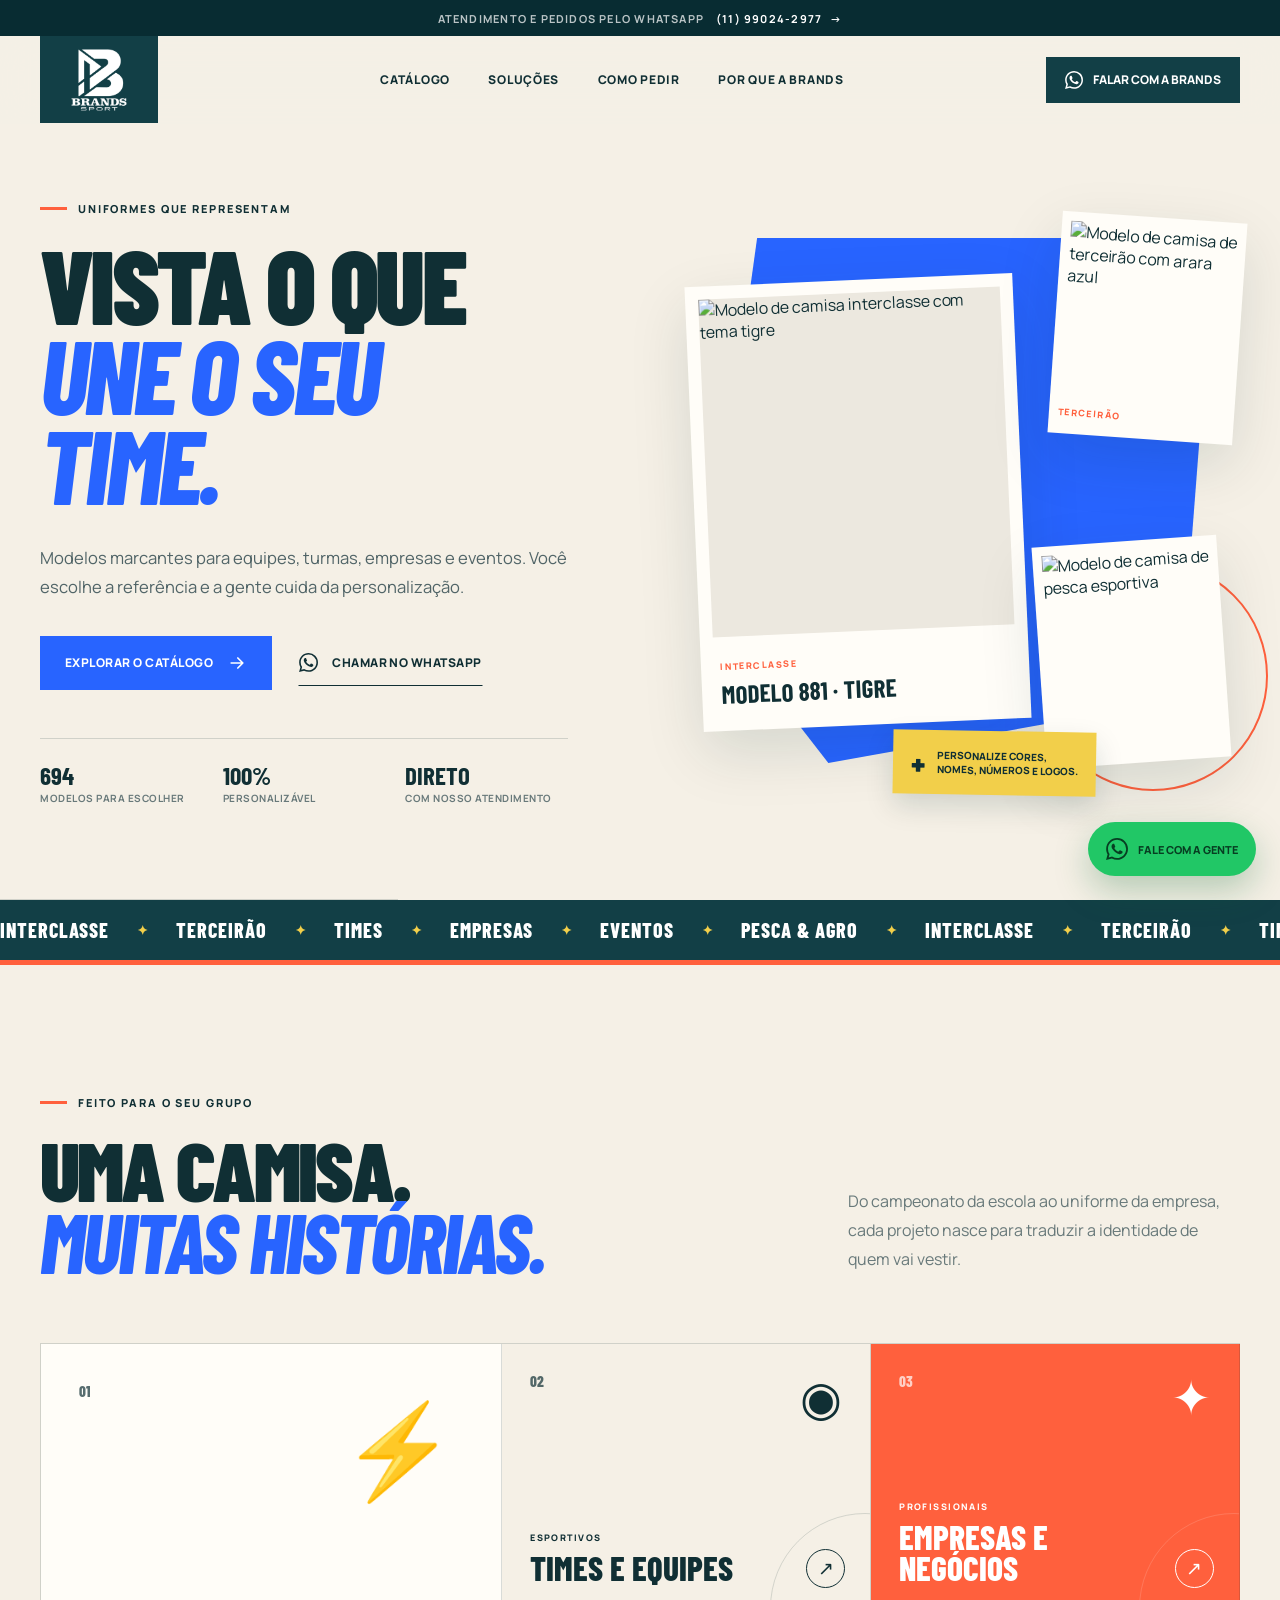
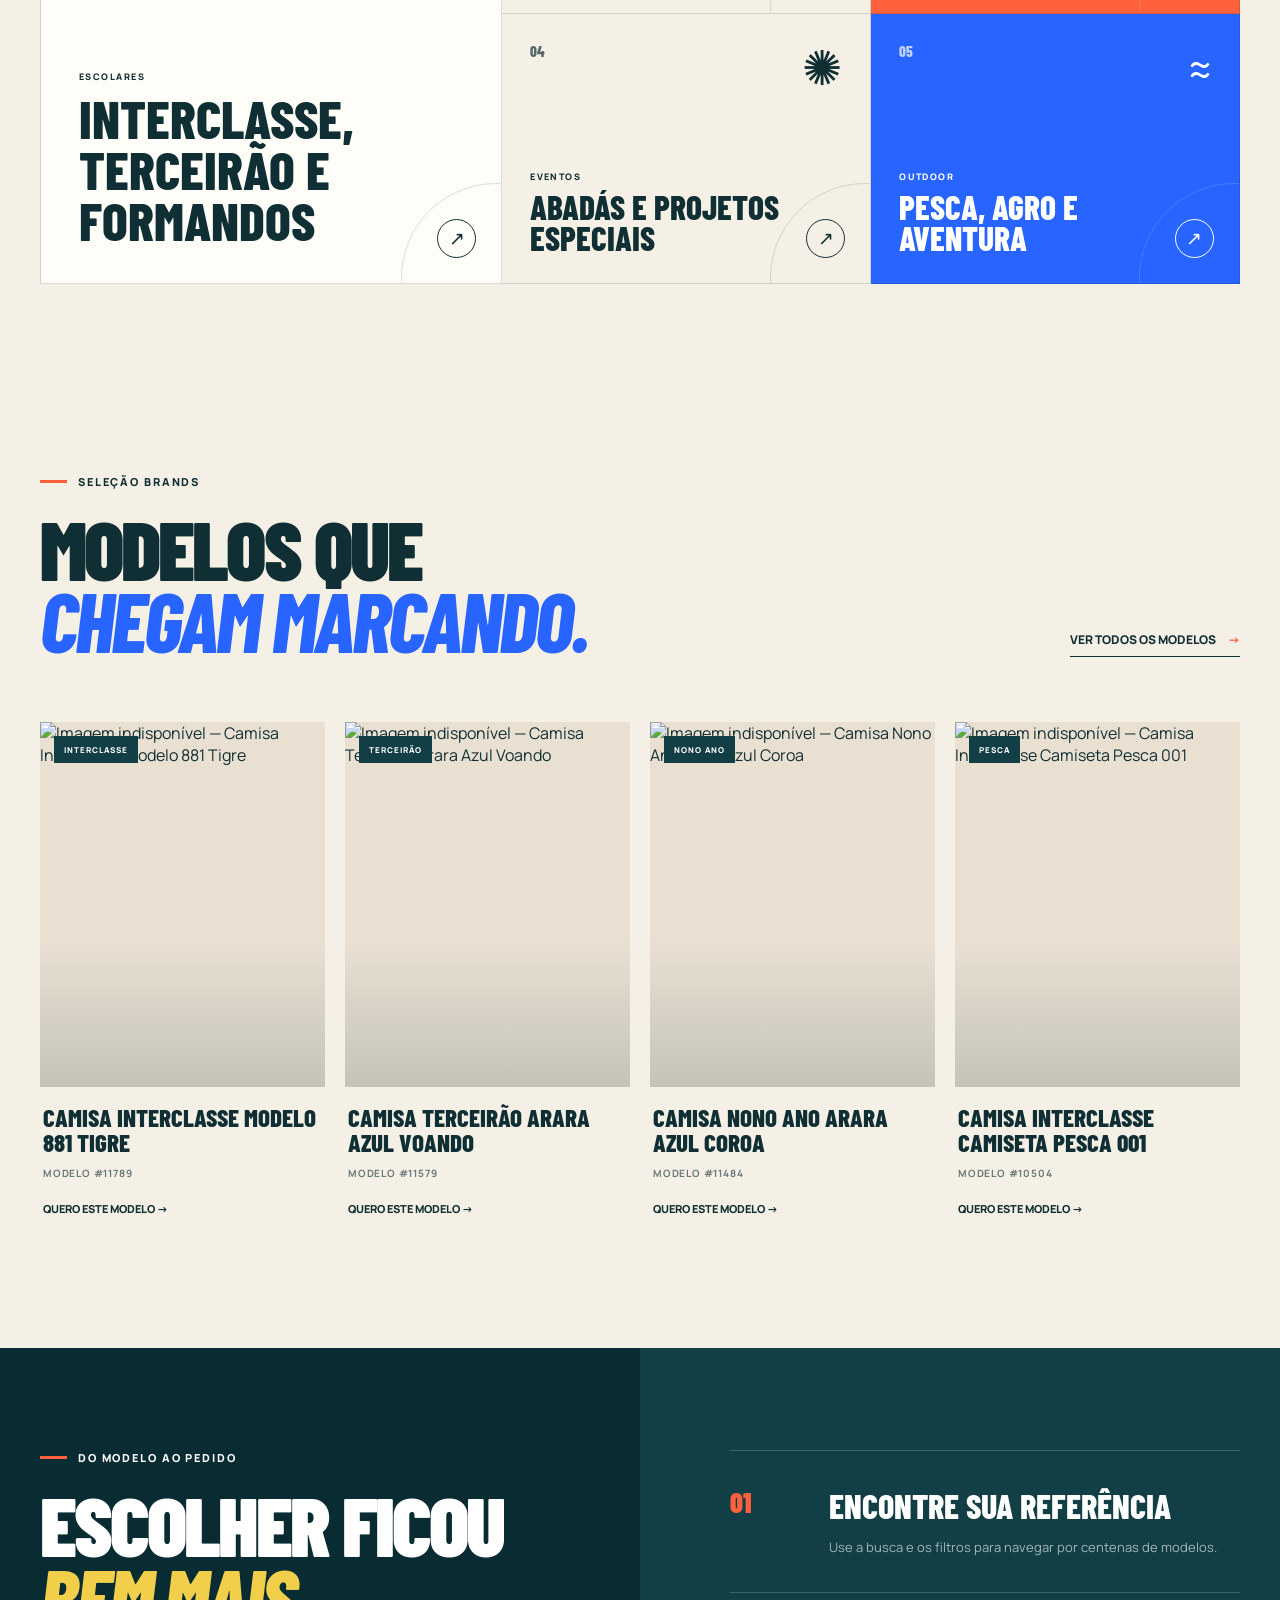
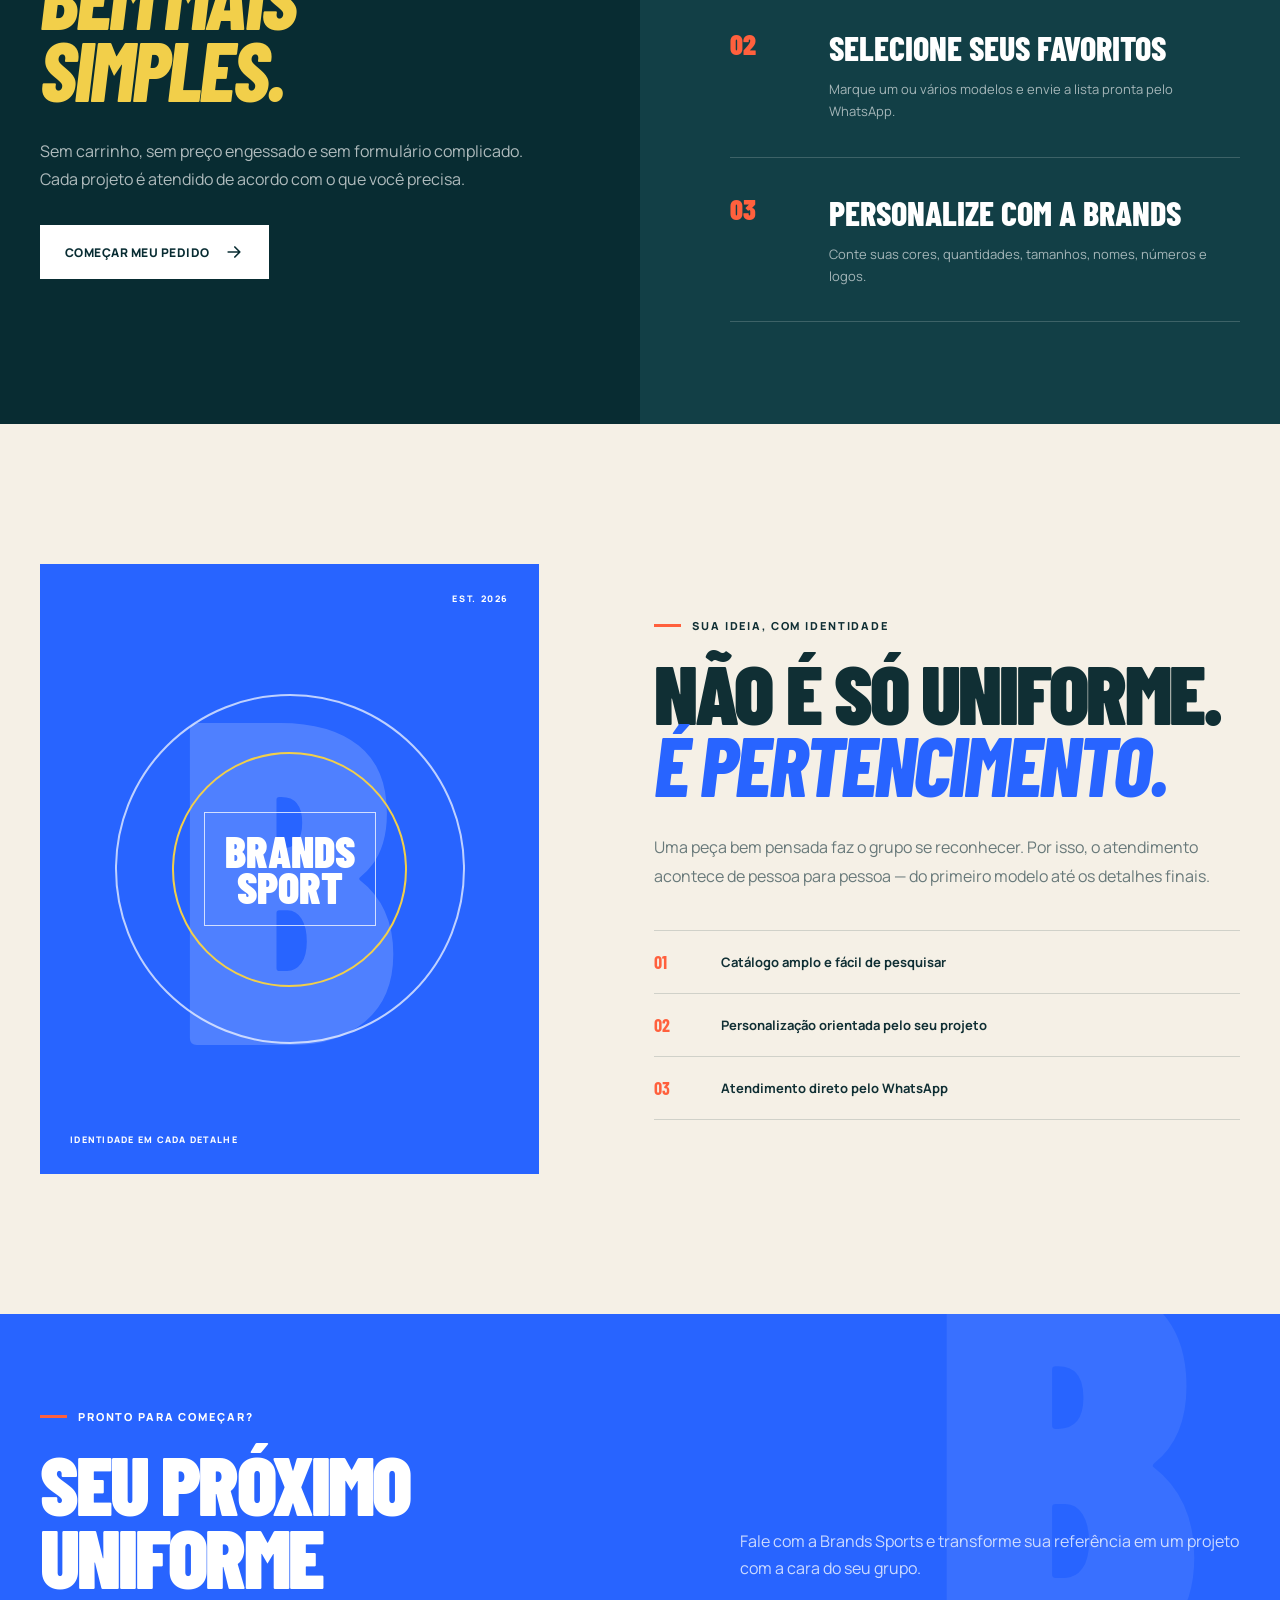
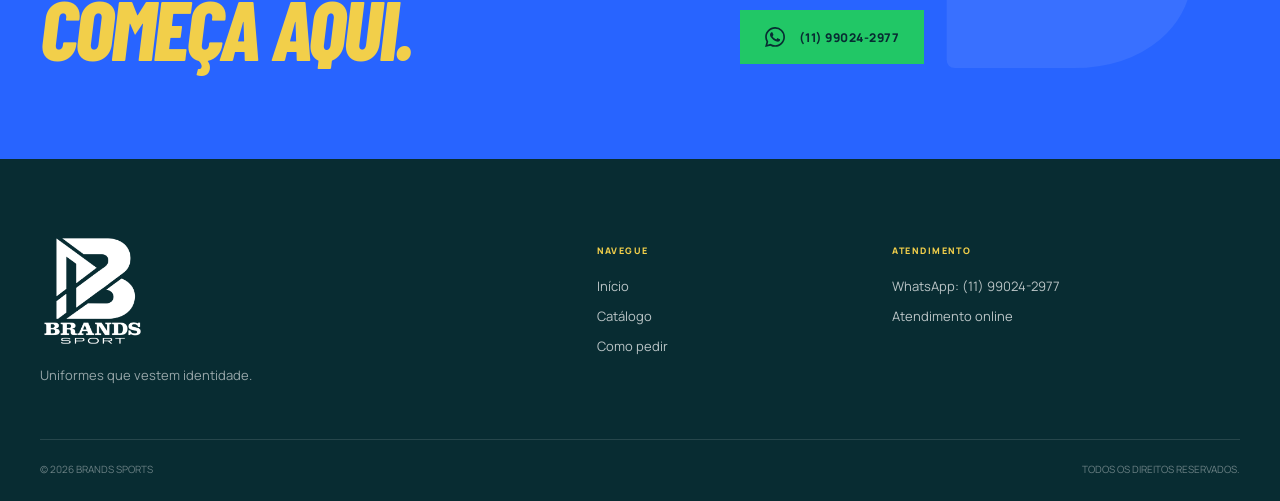
==== index.html @ 5c696fba "Create Brands Sports catalog site" ====
<!doctype html>
<html lang="pt-BR">
<head>
  <meta charset="utf-8">
  <meta name="viewport" content="width=device-width, initial-scale=1">
  <meta name="description" content="Brands Sports — uniformes e camisetas personalizadas para times, turmas, empresas, eventos, pesca e agro.">
  <meta name="theme-color" content="#123f46">
  <meta property="og:title" content="Brands Sports | Vista a sua identidade">
  <meta property="og:description" content="Escolha seu modelo e personalize cores, nomes, números e logos com atendimento direto pelo WhatsApp.">
  <title>Brands Sports | Uniformes personalizados</title>
  <link rel="icon" type="image/png" href="assets/logo-brands-white.png">
  <link rel="preconnect" href="https://fonts.googleapis.com">
  <link rel="preconnect" href="https://fonts.gstatic.com" crossorigin>
  <link href="https://fonts.googleapis.com/css2?family=Barlow+Condensed:ital,wght@0,600;0,700;0,800;0,900;1,800&family=Manrope:wght@400;500;600;700;800&display=swap" rel="stylesheet">
  <link rel="stylesheet" href="styles.css">
</head>
<body class="home-page">
  <svg class="svg-sprite" aria-hidden="true">
    <symbol id="icon-whatsapp" viewBox="0 0 24 24">
      <path d="M20.52 3.48A11.84 11.84 0 0 0 12.08 0C5.52 0 .18 5.34.18 11.9c0 2.1.55 4.15 1.6 5.95L.08 24l6.3-1.65a11.9 11.9 0 0 0 5.69 1.45h.01c6.56 0 11.9-5.34 11.9-11.9 0-3.18-1.23-6.17-3.46-8.42ZM12.08 21.8h-.01a9.88 9.88 0 0 1-5.04-1.38l-.36-.21-3.74.98 1-3.65-.23-.38a9.88 9.88 0 0 1-1.52-5.26c0-5.46 4.44-9.9 9.91-9.9a9.82 9.82 0 0 1 7 2.9 9.83 9.83 0 0 1 2.9 7c-.01 5.46-4.45 9.9-9.91 9.9Zm5.43-7.42c-.3-.15-1.76-.87-2.03-.97-.27-.1-.47-.15-.67.15-.2.3-.77.97-.94 1.17-.17.2-.35.22-.65.07-.3-.15-1.26-.46-2.4-1.48a9 9 0 0 1-1.66-2.06c-.17-.3-.02-.46.13-.6.13-.13.3-.35.45-.52.15-.17.2-.3.3-.5.1-.2.05-.38-.02-.53-.08-.15-.67-1.61-.92-2.2-.24-.59-.49-.5-.67-.51h-.57c-.2 0-.52.07-.8.37-.27.3-1.04 1.02-1.04 2.48 0 1.46 1.07 2.88 1.22 3.08.15.2 2.1 3.2 5.08 4.49.71.3 1.26.49 1.7.63.71.23 1.36.2 1.87.12.57-.09 1.76-.72 2.01-1.41.25-.7.25-1.3.17-1.42-.07-.13-.27-.2-.57-.35Z"/>
    </symbol>
    <symbol id="icon-arrow" viewBox="0 0 24 24"><path d="M5 12h14M13 6l6 6-6 6" fill="none" stroke="currentColor" stroke-width="2" stroke-linecap="round" stroke-linejoin="round"/></symbol>
  </svg>

  <a class="skip-link" href="#conteudo">Pular para o conteúdo</a>

  <div class="announcement-bar">
    <p>Atendimento e pedidos pelo WhatsApp</p>
    <a class="js-whatsapp" href="#">(11) 99024-2977 <span>→</span></a>
  </div>

  <header class="site-header" id="inicio">
    <div class="header-inner">
      <a class="brand-tile" href="#inicio" aria-label="Brands Sports — início">
        <img src="assets/logo-brands-white.png" alt="Brands Sport">
      </a>

      <button class="menu-button" type="button" aria-expanded="false" aria-controls="main-nav" aria-label="Abrir menu">
        <span></span><span></span>
      </button>

      <nav class="main-nav" id="main-nav" aria-label="Navegação principal">
        <a href="catalogo.html">Catálogo</a>
        <a href="#solucoes">Soluções</a>
        <a href="#como-funciona">Como pedir</a>
        <a href="#qualidade">Por que a Brands</a>
      </nav>

      <a class="header-cta js-whatsapp" href="#">
        <svg aria-hidden="true"><use href="#icon-whatsapp"></use></svg>
        <span>Falar com a Brands</span>
      </a>
    </div>
  </header>

  <main id="conteudo">
    <section class="hero">
      <div class="hero-noise" aria-hidden="true"></div>
      <div class="hero-copy reveal">
        <p class="eyebrow"><span></span> Uniformes que representam</p>
        <h1>Vista o que<br><em>une o seu time.</em></h1>
        <p class="hero-lead">Modelos marcantes para equipes, turmas, empresas e eventos. Você escolhe a referência e a gente cuida da personalização.</p>
        <div class="hero-actions">
          <a class="button button-primary" href="catalogo.html">
            Explorar o catálogo
            <svg aria-hidden="true"><use href="#icon-arrow"></use></svg>
          </a>
          <a class="button button-link js-whatsapp" href="#">
            <svg aria-hidden="true"><use href="#icon-whatsapp"></use></svg>
            Chamar no WhatsApp
          </a>
        </div>
        <div class="hero-proof" aria-label="Diferenciais">
          <div><strong id="home-catalog-total">694</strong><span>modelos para escolher</span></div>
          <div><strong>100%</strong><span>personalizável</span></div>
          <div><strong>Direto</strong><span>com nosso atendimento</span></div>
        </div>
      </div>

      <div class="hero-showcase reveal" aria-label="Destaques do catálogo">
        <article class="showcase-card showcase-card-main">
          <div class="showcase-image">
            <img src="https://www.janeteartes.com/imagens/thumbs/camisa-interclasse-modelo-881-tigre-57778.webp" alt="Modelo de camisa interclasse com tema tigre">
          </div>
          <div><span>INTERCLASSE</span><strong>Modelo 881 · Tigre</strong></div>
        </article>
        <article class="showcase-card showcase-card-small showcase-card-top">
          <img src="https://www.janeteartes.com/imagens/thumbs/camisa-terceirao-arara-azul-voando-59324.webp" alt="Modelo de camisa de terceirão com arara azul">
          <span>TERCEIRÃO</span>
        </article>
        <article class="showcase-card showcase-card-small showcase-card-bottom">
          <img src="https://www.janeteartes.com/imagens/thumbs/camisa-interclasse-camiseta-pesca-001-88154.webp" alt="Modelo de camisa de pesca esportiva">
          <span>PESCA</span>
        </article>
        <div class="showcase-note">
          <span>+</span>
          <p>Personalize cores,<br>nomes, números e logos.</p>
        </div>
      </div>
    </section>

    <div class="ticker" aria-label="Categorias atendidas">
      <div class="ticker-track">
        <span>INTERCLASSE</span><b>✦</b><span>TERCEIRÃO</span><b>✦</b><span>TIMES</span><b>✦</b><span>EMPRESAS</span><b>✦</b><span>EVENTOS</span><b>✦</b><span>PESCA & AGRO</span><b>✦</b>
        <span aria-hidden="true">INTERCLASSE</span><b aria-hidden="true">✦</b><span aria-hidden="true">TERCEIRÃO</span><b aria-hidden="true">✦</b><span aria-hidden="true">TIMES</span><b aria-hidden="true">✦</b><span aria-hidden="true">EMPRESAS</span><b aria-hidden="true">✦</b><span aria-hidden="true">EVENTOS</span><b aria-hidden="true">✦</b><span aria-hidden="true">PESCA & AGRO</span><b aria-hidden="true">✦</b>
      </div>
    </div>

    <section class="section solutions" id="solucoes">
      <div class="section-heading reveal">
        <div>
          <p class="eyebrow"><span></span> Feito para o seu grupo</p>
          <h2>Uma camisa.<br><em>Muitas histórias.</em></h2>
        </div>
        <p>Do campeonato da escola ao uniforme da empresa, cada projeto nasce para traduzir a identidade de quem vai vestir.</p>
      </div>

      <div class="solution-grid">
        <a class="solution-card solution-card-large reveal" href="catalogo.html?categoria=Interclasse">
          <span class="solution-number">01</span>
          <div class="solution-icon">⚡</div>
          <div><p>ESCOLARES</p><h3>Interclasse,<br>terceirão e formandos</h3></div>
          <span class="round-arrow">↗</span>
        </a>
        <a class="solution-card reveal" href="catalogo.html?categoria=Time%20Amador">
          <span class="solution-number">02</span>
          <div class="solution-icon">◉</div>
          <div><p>ESPORTIVOS</p><h3>Times e equipes</h3></div>
          <span class="round-arrow">↗</span>
        </a>
        <a class="solution-card solution-card-coral reveal" href="catalogo.html?categoria=Profissao">
          <span class="solution-number">03</span>
          <div class="solution-icon">✦</div>
          <div><p>PROFISSIONAIS</p><h3>Empresas e negócios</h3></div>
          <span class="round-arrow">↗</span>
        </a>
        <a class="solution-card reveal" href="catalogo.html?categoria=Abada">
          <span class="solution-number">04</span>
          <div class="solution-icon">✺</div>
          <div><p>EVENTOS</p><h3>Abadás e projetos especiais</h3></div>
          <span class="round-arrow">↗</span>
        </a>
        <a class="solution-card solution-card-blue reveal" href="catalogo.html?categoria=Pesca">
          <span class="solution-number">05</span>
          <div class="solution-icon">≈</div>
          <div><p>OUTDOOR</p><h3>Pesca, agro e aventura</h3></div>
          <span class="round-arrow">↗</span>
        </a>
      </div>
    </section>

    <section class="section featured-section" id="modelos">
      <div class="section-heading featured-heading reveal">
        <div>
          <p class="eyebrow"><span></span> Seleção Brands</p>
          <h2>Modelos que<br><em>chegam marcando.</em></h2>
        </div>
        <a class="text-link" href="catalogo.html">Ver todos os modelos <span>→</span></a>
      </div>
      <div class="featured-grid" id="featured-grid" aria-live="polite"></div>
    </section>

    <section class="process-section" id="como-funciona">
      <div class="process-intro reveal">
        <p class="eyebrow eyebrow-light"><span></span> Do modelo ao pedido</p>
        <h2>Escolher ficou<br><em>bem mais simples.</em></h2>
        <p>Sem carrinho, sem preço engessado e sem formulário complicado. Cada projeto é atendido de acordo com o que você precisa.</p>
        <a class="button button-light js-whatsapp" href="#">
          Começar meu pedido
          <svg aria-hidden="true"><use href="#icon-arrow"></use></svg>
        </a>
      </div>
      <div class="process-list">
        <article class="process-step reveal">
          <span>01</span><div><h3>Encontre sua referência</h3><p>Use a busca e os filtros para navegar por centenas de modelos.</p></div>
        </article>
        <article class="process-step reveal">
          <span>02</span><div><h3>Selecione seus favoritos</h3><p>Marque um ou vários modelos e envie a lista pronta pelo WhatsApp.</p></div>
        </article>
        <article class="process-step reveal">
          <span>03</span><div><h3>Personalize com a Brands</h3><p>Conte suas cores, quantidades, tamanhos, nomes, números e logos.</p></div>
        </article>
      </div>
    </section>

    <section class="quality-section" id="qualidade">
      <div class="quality-art reveal" aria-hidden="true">
        <span class="quality-letter">B</span>
        <span class="quality-ring quality-ring-one"></span>
        <span class="quality-ring quality-ring-two"></span>
        <p>BRANDS<br>SPORT</p>
      </div>
      <div class="quality-copy reveal">
        <p class="eyebrow"><span></span> Sua ideia, com identidade</p>
        <h2>Não é só uniforme.<br><em>É pertencimento.</em></h2>
        <p>Uma peça bem pensada faz o grupo se reconhecer. Por isso, o atendimento acontece de pessoa para pessoa — do primeiro modelo até os detalhes finais.</p>
        <ul>
          <li><span>01</span> Catálogo amplo e fácil de pesquisar</li>
          <li><span>02</span> Personalização orientada pelo seu projeto</li>
          <li><span>03</span> Atendimento direto pelo WhatsApp</li>
        </ul>
      </div>
    </section>

    <section class="cta-section">
      <div class="cta-copy reveal">
        <p class="eyebrow eyebrow-light"><span></span> Pronto para começar?</p>
        <h2>Seu próximo uniforme<br><em>começa aqui.</em></h2>
      </div>
      <div class="cta-action reveal">
        <p>Fale com a Brands Sports e transforme sua referência em um projeto com a cara do seu grupo.</p>
        <a class="button button-whatsapp js-whatsapp" href="#">
          <svg aria-hidden="true"><use href="#icon-whatsapp"></use></svg>
          (11) 99024-2977
        </a>
      </div>
    </section>
  </main>

  <footer class="site-footer">
    <div class="footer-main">
      <div class="footer-brand">
        <img src="assets/logo-brands-white.png" alt="Brands Sport">
        <p>Uniformes que vestem identidade.</p>
      </div>
      <div class="footer-nav">
        <p>NAVEGUE</p>
        <a href="#inicio">Início</a>
        <a href="catalogo.html">Catálogo</a>
        <a href="#como-funciona">Como pedir</a>
      </div>
      <div class="footer-contact">
        <p>ATENDIMENTO</p>
        <a class="js-whatsapp" href="#">WhatsApp: (11) 99024-2977</a>
        <span>Atendimento online</span>
      </div>
    </div>
    <div class="footer-bottom">
      <span>© <span class="js-year"></span> Brands Sports</span>
      <span>Todos os direitos reservados.</span>
    </div>
  </footer>

  <a class="floating-whatsapp js-whatsapp" href="#" aria-label="Falar com a Brands Sports pelo WhatsApp">
    <svg aria-hidden="true"><use href="#icon-whatsapp"></use></svg>
    <span>Fale com a gente</span>
  </a>

  <div class="mobile-whatsapp-bar">
    <a class="js-whatsapp" href="#">
      <svg aria-hidden="true"><use href="#icon-whatsapp"></use></svg>
      Consultar pelo WhatsApp
    </a>
  </div>

  <script src="config.js"></script>
  <script src="catalog-data.js"></script>
  <script src="script.js"></script>
</body>
</html>
---- styles.css ----
:root {
  --cream: #f5f0e6;
  --cream-deep: #e9e0d2;
  --paper: #fffdf8;
  --teal: #123f46;
  --teal-dark: #082c32;
  --ink: #102f34;
  --blue: #2864ff;
  --blue-dark: #1749cc;
  --coral: #ff603d;
  --yellow: #f2cf4a;
  --whatsapp: #21c766;
  --white: #ffffff;
  --muted: #68797a;
  --line: rgba(16, 47, 52, 0.16);
  --shadow: 0 22px 60px rgba(8, 44, 50, 0.13);
  --font-display: "Barlow Condensed", "Arial Narrow", sans-serif;
  --font-body: "Manrope", Arial, sans-serif;
  --content: min(1380px, calc(100vw - 80px));
}

*, *::before, *::after { box-sizing: border-box; }

html {
  scroll-behavior: smooth;
  scroll-padding-top: 100px;
}

body {
  margin: 0;
  min-width: 320px;
  color: var(--ink);
  background: var(--cream);
  font-family: var(--font-body);
  -webkit-font-smoothing: antialiased;
  overflow-x: clip;
}

body.menu-open,
body.dialog-open { overflow: hidden; }

img { display: block; max-width: 100%; }
a { color: inherit; text-decoration: none; }
button, input { font: inherit; }
button { color: inherit; }
[hidden] { display: none !important; }

.svg-sprite {
  position: absolute;
  width: 0;
  height: 0;
  overflow: hidden;
}

.skip-link {
  position: fixed;
  z-index: 999;
  top: 10px;
  left: 10px;
  padding: 12px 18px;
  color: var(--white);
  background: var(--blue);
  transform: translateY(-150%);
  transition: transform .2s ease;
}

.skip-link:focus { transform: translateY(0); }

:focus-visible {
  outline: 3px solid var(--yellow);
  outline-offset: 3px;
}

.announcement-bar {
  min-height: 36px;
  display: flex;
  align-items: center;
  justify-content: center;
  gap: 12px;
  padding: 7px 20px;
  color: var(--white);
  background: var(--teal-dark);
  font-size: 11px;
  font-weight: 700;
  letter-spacing: .11em;
  text-transform: uppercase;
}

.announcement-bar p { margin: 0; opacity: .72; }
.announcement-bar a { display: inline-flex; gap: 8px; align-items: center; }
.announcement-bar a:hover { color: var(--yellow); }

.site-header {
  position: sticky;
  z-index: 100;
  top: 0;
  height: 88px;
  background: rgba(245, 240, 230, .91);
  border-bottom: 1px solid transparent;
  backdrop-filter: blur(18px);
  transition: height .25s ease, border-color .25s ease, box-shadow .25s ease;
}

.site-header.scrolled {
  height: 76px;
  border-bottom-color: var(--line);
  box-shadow: 0 8px 28px rgba(8, 44, 50, .06);
}

.header-inner {
  width: var(--content);
  height: 100%;
  display: grid;
  grid-template-columns: 138px 1fr auto;
  align-items: center;
  gap: 34px;
  margin: auto;
}

.brand-tile {
  align-self: stretch;
  width: 118px;
  display: grid;
  place-items: center;
  padding: 9px 23px;
  background: var(--teal);
  transition: background .2s ease;
}

.brand-tile:hover { background: var(--blue); }
.brand-tile img { width: 72px; height: 66px; object-fit: contain; }

.main-nav {
  display: flex;
  align-items: center;
  justify-content: center;
  gap: clamp(22px, 3vw, 48px);
}

.main-nav a {
  position: relative;
  padding: 10px 0;
  font-size: 12px;
  font-weight: 800;
  letter-spacing: .06em;
  text-transform: uppercase;
}

.main-nav a::after {
  content: "";
  position: absolute;
  right: 0;
  bottom: 5px;
  left: 0;
  height: 2px;
  background: var(--coral);
  transform: scaleX(0);
  transform-origin: right;
  transition: transform .2s ease;
}

.main-nav a:hover::after,
.main-nav a[aria-current="page"]::after {
  transform: scaleX(1);
  transform-origin: left;
}

.header-cta {
  min-height: 46px;
  display: inline-flex;
  align-items: center;
  justify-content: center;
  gap: 10px;
  padding: 0 19px;
  color: var(--white);
  background: var(--teal);
  font-size: 12px;
  font-weight: 800;
  text-transform: uppercase;
  transition: background .2s ease, transform .2s ease;
}

.header-cta svg { width: 18px; height: 18px; fill: currentColor; }
.header-cta:hover { background: var(--blue); transform: translateY(-2px); }

.menu-button {
  display: none;
  width: 48px;
  height: 48px;
  padding: 0;
  border: 0;
  background: transparent;
  cursor: pointer;
}

.menu-button span {
  width: 24px;
  height: 2px;
  display: block;
  margin: 6px auto;
  background: currentColor;
  transition: transform .2s ease;
}

.hero {
  position: relative;
  isolation: isolate;
  min-height: min(800px, calc(100vh - 124px));
  display: grid;
  grid-template-columns: minmax(0, .93fr) minmax(520px, 1.07fr);
  align-items: center;
  gap: clamp(40px, 5vw, 90px);
  width: var(--content);
  margin: auto;
  padding: 58px 0 76px;
}

.hero::before {
  content: "";
  position: absolute;
  z-index: -2;
  left: -28vw;
  bottom: 0;
  width: 56vw;
  height: 1px;
  background: var(--line);
}

.hero-noise {
  position: absolute;
  z-index: -1;
  inset: 0;
  opacity: .22;
  pointer-events: none;
  background-image: radial-gradient(rgba(16, 47, 52, .16) .6px, transparent .6px);
  background-size: 6px 6px;
  mask-image: linear-gradient(to right, #000, transparent 60%);
}

.eyebrow {
  display: flex;
  align-items: center;
  gap: 11px;
  margin: 0 0 23px;
  font-size: 11px;
  font-weight: 800;
  letter-spacing: .17em;
  text-transform: uppercase;
}

.eyebrow > span {
  width: 27px;
  height: 3px;
  background: var(--coral);
}

.hero h1,
.section-heading h2,
.process-intro h2,
.quality-copy h2,
.cta-copy h2,
.catalog-hero h1 {
  margin: 0;
  font-family: var(--font-display);
  font-weight: 900;
  line-height: .87;
  letter-spacing: -.035em;
  text-transform: uppercase;
}

.hero h1 { font-size: clamp(72px, 8.1vw, 128px); }
.hero h1 em,
.section-heading h2 em,
.process-intro h2 em,
.quality-copy h2 em,
.cta-copy h2 em,
.catalog-hero h1 em {
  color: var(--blue);
  font-weight: 800;
}

.hero-lead {
  max-width: 590px;
  margin: 33px 0 0;
  color: #506467;
  font-size: clamp(16px, 1.3vw, 19px);
  line-height: 1.75;
}

.hero-actions {
  display: flex;
  align-items: center;
  gap: 26px;
  margin-top: 35px;
}

.button {
  min-height: 54px;
  display: inline-flex;
  align-items: center;
  justify-content: center;
  gap: 14px;
  padding: 0 24px;
  border: 1px solid transparent;
  border-radius: 0;
  font-size: 12px;
  font-weight: 800;
  letter-spacing: .04em;
  text-transform: uppercase;
  cursor: pointer;
  transition: transform .2s ease, color .2s ease, background .2s ease, border-color .2s ease;
}

.button svg { width: 20px; height: 20px; }
.button-primary { color: var(--white); background: var(--blue); }
.button-primary:hover { background: var(--blue-dark); transform: translateY(-3px); }
.button-link { min-height: 46px; padding: 0; border-bottom: 1px solid var(--ink); }
.button-link svg { width: 19px; height: 19px; fill: currentColor; }
.button-link:hover { color: var(--blue); border-color: var(--blue); }

.hero-proof {
  display: grid;
  grid-template-columns: repeat(3, 1fr);
  gap: 20px;
  margin-top: 48px;
  padding-top: 24px;
  border-top: 1px solid var(--line);
}

.hero-proof div { display: flex; flex-direction: column; gap: 3px; }
.hero-proof strong { font-family: var(--font-display); font-size: 25px; line-height: 1; text-transform: uppercase; }
.hero-proof span { color: var(--muted); font-size: 10px; font-weight: 700; letter-spacing: .05em; text-transform: uppercase; }

.hero-showcase {
  position: relative;
  min-height: 600px;
}

.hero-showcase::before {
  content: "";
  position: absolute;
  top: 35px;
  right: 25px;
  bottom: 40px;
  left: 74px;
  background: var(--blue);
  clip-path: polygon(10% 0, 100% 0, 93% 88%, 24% 100%, 0 70%);
}

.hero-showcase::after {
  content: "";
  position: absolute;
  z-index: -1;
  right: -28px;
  bottom: 12px;
  width: 230px;
  height: 230px;
  border: 2px solid var(--coral);
  border-radius: 50%;
}

.showcase-card {
  position: absolute;
  z-index: 2;
  background: var(--paper);
  box-shadow: var(--shadow);
}

.showcase-card-main {
  top: 77px;
  left: 62px;
  width: min(350px, 54%);
  padding: 13px;
  transform: rotate(-2.5deg);
}

.showcase-card-main .showcase-image {
  aspect-ratio: 1 / 1.12;
  overflow: hidden;
  background: #ece8df;
}

.showcase-card-main img { width: 100%; height: 100%; object-fit: cover; }
.showcase-card-main > div:last-child { padding: 16px 6px 9px; }
.showcase-card-main span,
.showcase-card-small span { color: var(--coral); font-size: 9px; font-weight: 800; letter-spacing: .16em; }
.showcase-card-main strong { display: block; margin-top: 4px; font-family: var(--font-display); font-size: 25px; text-transform: uppercase; }

.showcase-card-small {
  width: 185px;
  padding: 9px 9px 13px;
  transform: rotate(4deg);
}

.showcase-card-small img { width: 100%; aspect-ratio: 1; object-fit: cover; margin-bottom: 11px; }
.showcase-card-top { top: 14px; right: 0; }
.showcase-card-bottom { right: 16px; bottom: 40px; transform: rotate(-4deg); }

.showcase-note {
  position: absolute;
  z-index: 4;
  right: 144px;
  bottom: 8px;
  display: flex;
  align-items: center;
  gap: 12px;
  padding: 13px 18px;
  color: var(--ink);
  background: var(--yellow);
  transform: rotate(1deg);
  box-shadow: 0 12px 28px rgba(8, 44, 50, .15);
}

.showcase-note span { font-family: var(--font-display); font-size: 32px; font-weight: 900; }
.showcase-note p { margin: 0; font-size: 10px; font-weight: 800; line-height: 1.45; text-transform: uppercase; }

.ticker {
  overflow: hidden;
  color: var(--white);
  background: var(--teal);
  border-bottom: 5px solid var(--coral);
}

.ticker-track {
  width: max-content;
  display: flex;
  align-items: center;
  gap: 28px;
  padding: 18px 0;
  animation: ticker 30s linear infinite;
}

.ticker span { font-family: var(--font-display); font-size: 20px; font-weight: 800; letter-spacing: .05em; }
.ticker b { color: var(--yellow); font-size: 13px; }

@keyframes ticker { to { transform: translateX(-50%); } }

.section { width: var(--content); margin: auto; padding: 130px 0; }

.section-heading {
  display: grid;
  grid-template-columns: minmax(0, 1.3fr) minmax(280px, .7fr);
  align-items: end;
  gap: 80px;
  margin-bottom: 65px;
}

.section-heading h2,
.process-intro h2,
.quality-copy h2,
.cta-copy h2 { font-size: clamp(58px, 6.5vw, 98px); }
.section-heading > p { max-width: 460px; margin: 0 0 4px; color: var(--muted); font-size: 16px; line-height: 1.8; }

.solution-grid {
  display: grid;
  grid-template-columns: 1.25fr repeat(2, 1fr);
  grid-auto-rows: 270px;
  border-top: 1px solid var(--line);
  border-left: 1px solid var(--line);
}

.solution-card {
  position: relative;
  display: flex;
  flex-direction: column;
  justify-content: space-between;
  padding: 28px;
  overflow: hidden;
  border-right: 1px solid var(--line);
  border-bottom: 1px solid var(--line);
  transition: color .3s ease, background .3s ease;
}

.solution-card::before {
  content: "";
  position: absolute;
  right: -90px;
  bottom: -90px;
  width: 190px;
  height: 190px;
  border: 1px solid currentColor;
  border-radius: 50%;
  opacity: .15;
  transition: transform .35s ease;
}

.solution-card:hover::before { transform: scale(1.25); }
.solution-card:hover { color: var(--white); background: var(--teal); }
.solution-card-large { grid-row: span 2; padding: 38px; background: var(--paper); }
.solution-card-coral { color: var(--white); background: var(--coral); }
.solution-card-blue { color: var(--white); background: var(--blue); }
.solution-number { font-family: var(--font-display); font-size: 15px; font-weight: 800; opacity: .7; }
.solution-icon { position: absolute; top: 28px; right: 28px; font-family: var(--font-display); font-size: 48px; line-height: 1; }
.solution-card-large .solution-icon { top: 56px; right: 45px; font-size: 92px; color: var(--blue); }
.solution-card p { margin: 0 0 9px; font-size: 9px; font-weight: 800; letter-spacing: .16em; }
.solution-card h3 { margin: 0; font-family: var(--font-display); font-size: clamp(28px, 2.6vw, 46px); font-weight: 800; line-height: .95; text-transform: uppercase; }
.solution-card:not(.solution-card-large) h3 { padding-right: 46px; }
.solution-card-large h3 { font-size: clamp(46px, 4.2vw, 70px); }
.round-arrow {
  position: absolute;
  right: 25px;
  bottom: 25px;
  width: 39px;
  height: 39px;
  display: grid;
  place-items: center;
  border: 1px solid currentColor;
  border-radius: 50%;
  font-size: 19px;
}

.featured-section { padding-top: 60px; }
.featured-heading { align-items: end; }
.text-link { align-self: end; justify-self: end; padding-bottom: 8px; border-bottom: 1px solid currentColor; font-size: 12px; font-weight: 800; text-transform: uppercase; }
.text-link span { margin-left: 10px; color: var(--coral); }

.featured-grid {
  display: grid;
  grid-template-columns: repeat(4, 1fr);
  gap: 20px;
}

.featured-card { min-width: 0; }
.featured-media { position: relative; display: block; aspect-ratio: .78; overflow: hidden; background: var(--cream-deep); }
.featured-media::after { content: ""; position: absolute; inset: 0; background: linear-gradient(to top, rgba(8, 44, 50, .16), transparent 40%); pointer-events: none; }
.featured-media img { width: 100%; height: 100%; object-fit: cover; transition: transform .5s cubic-bezier(.2,.7,.2,1); }
.featured-media:hover img { transform: scale(1.045); }
.featured-media > span { position: absolute; z-index: 2; top: 14px; left: 14px; padding: 8px 10px; color: var(--white); background: var(--teal); font-size: 8px; font-weight: 800; letter-spacing: .12em; text-transform: uppercase; }
.featured-card > div:last-child { padding: 18px 3px 0; }
.featured-card h3 { min-height: 52px; margin: 0; font-family: var(--font-display); font-size: 25px; font-weight: 800; line-height: 1; text-transform: uppercase; }
.featured-card p { margin: 9px 0 16px; color: var(--muted); font-size: 10px; font-weight: 700; letter-spacing: .08em; text-transform: uppercase; }
.featured-card > div a { font-size: 11px; font-weight: 800; text-transform: uppercase; }
.featured-card > div a:hover { color: var(--blue); }

.process-section {
  display: grid;
  grid-template-columns: minmax(0, 1fr) minmax(0, 1fr);
  color: var(--white);
  background: var(--teal);
}

.process-intro { padding: clamp(70px, 8vw, 130px) max(40px, calc((100vw - min(1380px, calc(100vw - 80px))) / 2)); padding-right: clamp(55px, 7vw, 120px); background: var(--teal-dark); }
.eyebrow-light { color: var(--white); }
.process-intro h2 em, .cta-copy h2 em, .catalog-hero h1 em { color: var(--yellow); }
.process-intro > p:not(.eyebrow) { max-width: 540px; margin: 32px 0; color: rgba(255,255,255,.68); font-size: 16px; line-height: 1.75; }
.button-light { color: var(--teal-dark); background: var(--white); }
.button-light:hover { color: var(--white); background: var(--blue); transform: translateY(-3px); }

.process-list { padding: clamp(60px, 8vw, 120px) max(40px, calc((100vw - min(1380px, calc(100vw - 80px))) / 2)); padding-left: clamp(50px, 7vw, 110px); }
.process-step { display: grid; grid-template-columns: 74px 1fr; gap: 25px; padding: 34px 0; border-bottom: 1px solid rgba(255,255,255,.18); }
.process-step:first-child { border-top: 1px solid rgba(255,255,255,.18); }
.process-step > span { color: var(--coral); font-family: var(--font-display); font-size: 28px; font-weight: 900; }
.process-step h3 { margin: 0 0 10px; font-family: var(--font-display); font-size: 34px; font-weight: 800; text-transform: uppercase; }
.process-step p { max-width: 470px; margin: 0; color: rgba(255,255,255,.62); font-size: 13px; line-height: 1.7; }

.quality-section { width: var(--content); display: grid; grid-template-columns: .92fr 1.08fr; gap: clamp(60px, 9vw, 150px); align-items: center; margin: auto; padding: 140px 0; }
.quality-art { position: relative; min-height: 610px; display: grid; place-items: center; overflow: hidden; color: var(--white); background: var(--blue); }
.quality-letter { font-family: var(--font-display); font-size: 460px; font-weight: 900; line-height: 1; opacity: .18; transform: translateY(-8px); }
.quality-ring { position: absolute; border: 2px solid rgba(255,255,255,.7); border-radius: 50%; }
.quality-ring-one { width: 350px; height: 350px; }
.quality-ring-two { width: 235px; height: 235px; border-color: var(--yellow); }
.quality-art p { position: absolute; margin: 0; padding: 20px; border: 1px solid rgba(255,255,255,.75); font-family: var(--font-display); font-size: 44px; font-weight: 900; line-height: .82; text-align: center; }
.quality-art::before { content: "EST. 2026"; position: absolute; top: 28px; right: 30px; font-size: 9px; font-weight: 800; letter-spacing: .18em; }
.quality-art::after { content: "IDENTIDADE EM CADA DETALHE"; position: absolute; bottom: 28px; left: 30px; font-size: 9px; font-weight: 800; letter-spacing: .14em; }
.quality-copy > p:not(.eyebrow) { max-width: 570px; margin: 32px 0; color: var(--muted); font-size: 16px; line-height: 1.8; }
.quality-copy ul { padding: 0; margin: 40px 0 0; list-style: none; border-top: 1px solid var(--line); }
.quality-copy li { display: grid; grid-template-columns: 52px 1fr; gap: 15px; align-items: center; padding: 20px 0; border-bottom: 1px solid var(--line); font-size: 13px; font-weight: 700; }
.quality-copy li span { color: var(--coral); font-family: var(--font-display); font-size: 18px; }

.cta-section { position: relative; overflow: hidden; display: grid; grid-template-columns: 1.1fr .9fr; gap: 70px; align-items: end; padding: 95px max(40px, calc((100vw - min(1380px, calc(100vw - 80px))) / 2)); color: var(--white); background: var(--blue); }
.cta-section::after { content: "B"; position: absolute; top: -150px; right: 6%; color: rgba(255,255,255,.08); font-family: var(--font-display); font-size: 560px; font-weight: 900; line-height: 1; }
.cta-copy, .cta-action { position: relative; z-index: 1; }
.cta-action { max-width: 500px; justify-self: end; }
.cta-action p { margin: 0 0 28px; color: rgba(255,255,255,.76); line-height: 1.7; }
.button-whatsapp { color: var(--teal-dark); background: var(--whatsapp); }
.button-whatsapp svg { fill: currentColor; }
.button-whatsapp:hover { background: var(--white); transform: translateY(-3px); }

.site-footer { padding: 75px max(40px, calc((100vw - min(1380px, calc(100vw - 80px))) / 2)) 25px; color: var(--white); background: var(--teal-dark); }
.footer-main { display: grid; grid-template-columns: 1.4fr .65fr 1fr; gap: 70px; padding-bottom: 55px; }
.footer-brand img { width: 105px; height: 114px; object-fit: contain; }
.footer-brand p { margin: 18px 0 0; color: rgba(255,255,255,.58); font-size: 13px; }
.footer-nav, .footer-contact { display: flex; flex-direction: column; align-items: flex-start; gap: 12px; }
.footer-nav p, .footer-contact p { margin: 10px 0 8px; color: var(--yellow); font-size: 9px; font-weight: 800; letter-spacing: .16em; }
.footer-nav a, .footer-contact a, .footer-contact span { color: rgba(255,255,255,.72); font-size: 13px; }
.footer-nav a:hover, .footer-contact a:hover { color: var(--white); }
.footer-bottom { display: flex; justify-content: space-between; gap: 25px; padding-top: 22px; border-top: 1px solid rgba(255,255,255,.12); color: rgba(255,255,255,.4); font-size: 10px; text-transform: uppercase; }

.floating-whatsapp {
  position: fixed;
  z-index: 90;
  right: 24px;
  bottom: 24px;
  height: 54px;
  display: flex;
  align-items: center;
  gap: 10px;
  padding: 0 18px;
  color: #073e22;
  background: var(--whatsapp);
  border-radius: 28px;
  box-shadow: 0 14px 35px rgba(12, 105, 52, .28);
  font-size: 11px;
  font-weight: 800;
  text-transform: uppercase;
  transition: transform .2s ease, background .2s ease;
}

.floating-whatsapp svg { width: 22px; height: 22px; fill: currentColor; }
.floating-whatsapp:hover { background: var(--white); transform: translateY(-3px); }
.mobile-whatsapp-bar { display: none; }

.reveal { opacity: 0; transform: translateY(24px); transition: opacity .7s ease, transform .7s ease; }
.reveal.visible { opacity: 1; transform: translateY(0); }

/* Catálogo */
.catalog-page { background: var(--paper); }
.catalog-page .site-header { background: rgba(245,240,230,.94); }
.catalog-hero {
  min-height: 440px;
  display: grid;
  grid-template-columns: 1fr auto;
  align-items: end;
  gap: 70px;
  padding: 86px max(40px, calc((100vw - min(1380px, calc(100vw - 80px))) / 2));
  color: var(--white);
  background-color: var(--teal);
  background-image: linear-gradient(rgba(255,255,255,.045) 1px, transparent 1px), linear-gradient(90deg, rgba(255,255,255,.045) 1px, transparent 1px);
  background-size: 54px 54px;
}

.catalog-hero h1 { font-size: clamp(64px, 7.5vw, 112px); }
.catalog-hero-copy > p:last-child { max-width: 680px; margin: 32px 0 0; color: rgba(255,255,255,.67); font-size: 16px; line-height: 1.75; }
.catalog-hero-stat { min-width: 225px; display: flex; align-items: flex-end; gap: 14px; padding: 24px 0 7px 24px; border-left: 1px solid rgba(255,255,255,.28); }
.catalog-hero-stat strong { color: var(--yellow); font-family: var(--font-display); font-size: 70px; font-weight: 900; line-height: .8; }
.catalog-hero-stat span { color: rgba(255,255,255,.68); font-size: 10px; font-weight: 700; line-height: 1.45; letter-spacing: .04em; text-transform: uppercase; }

.catalog-shell { width: var(--content); margin: auto; padding: 70px 0 115px; }
.catalog-toolbar { display: grid; grid-template-columns: .92fr 1.08fr; gap: 70px; align-items: end; margin-bottom: 56px; padding-bottom: 48px; border-bottom: 1px solid var(--line); }
.catalog-search, .catalog-tabs-wrap { min-width: 0; }
.catalog-search label, .catalog-tabs-wrap > p, .catalog-kicker { display: block; margin: 0 0 12px; font-size: 9px; font-weight: 800; letter-spacing: .15em; text-transform: uppercase; }
.catalog-search-field { height: 60px; display: grid; grid-template-columns: 24px 1fr auto; align-items: center; gap: 13px; padding-left: 19px; background: var(--white); border: 1px solid rgba(16,47,52,.24); transition: border .2s ease, box-shadow .2s ease; }
.catalog-search-field:focus-within { border-color: var(--blue); box-shadow: 0 0 0 3px rgba(40,100,255,.11); }
.catalog-search-field svg { width: 21px; height: 21px; }
.catalog-search-field input { min-width: 0; width: 100%; height: 100%; padding: 0; color: var(--ink); background: transparent; border: 0; outline: 0; font-size: 13px; }
.catalog-search-field input::placeholder { color: #8b9898; }
.catalog-search-field button { align-self: stretch; padding: 0 25px; color: var(--white); background: var(--blue); border: 0; font-size: 11px; font-weight: 800; text-transform: uppercase; cursor: pointer; }
.catalog-search-field button:hover { background: var(--blue-dark); }
.catalog-tabs { display: flex; flex-wrap: wrap; gap: 8px; }
.catalog-tab { min-height: 38px; padding: 0 14px; color: var(--ink); background: transparent; border: 1px solid var(--line); font-size: 9px; font-weight: 800; letter-spacing: .04em; text-transform: uppercase; cursor: pointer; transition: color .2s ease, background .2s ease, border .2s ease; }
.catalog-tab:hover { border-color: var(--blue); }
.catalog-tab.active { color: var(--white); background: var(--teal); border-color: var(--teal); }

.catalog-results-head { display: flex; align-items: end; justify-content: space-between; gap: 30px; margin-bottom: 27px; }
.catalog-results-head p { margin: 0; }
.catalog-results-head strong { font-family: var(--font-display); font-size: 30px; font-weight: 800; text-transform: uppercase; }
.catalog-results-head > p { color: var(--muted); font-size: 11px; font-weight: 700; }
.catalog-results-head > p span { width: 24px; height: 24px; display: inline-grid; place-items: center; margin-left: 6px; color: var(--white); background: var(--blue); border-radius: 50%; }

.catalog-grid { display: grid; grid-template-columns: repeat(4, minmax(0, 1fr)); gap: 42px 18px; }
.catalog-card { position: relative; min-width: 0; }
.catalog-card-media { position: relative; width: 100%; display: block; aspect-ratio: .83; padding: 0; overflow: hidden; background: var(--cream); border: 0; cursor: zoom-in; }
.catalog-card-media::after { content: "VER DETALHES"; position: absolute; z-index: 3; right: 14px; bottom: 14px; padding: 9px 11px; color: var(--white); background: var(--teal); font-size: 8px; font-weight: 800; letter-spacing: .08em; opacity: 0; transform: translateY(8px); transition: opacity .25s ease, transform .25s ease; }
.catalog-card-media:hover::after { opacity: 1; transform: translateY(0); }
.catalog-card-media img { width: 100%; height: 100%; object-fit: cover; transition: transform .5s cubic-bezier(.2,.7,.2,1), opacity .2s ease; }
.catalog-card-media:hover img { transform: scale(1.045); }
.catalog-card-category { position: absolute; z-index: 2; top: 12px; left: 12px; padding: 7px 9px; color: var(--white); background: var(--teal); font-size: 8px; font-weight: 800; letter-spacing: .1em; text-transform: uppercase; }
.catalog-card-select { position: absolute; z-index: 5; top: 12px; right: 12px; width: 40px; height: 40px; display: grid; place-items: center; padding: 0; color: var(--ink); background: rgba(255,255,255,.94); border: 1px solid rgba(16,47,52,.12); border-radius: 50%; cursor: pointer; box-shadow: 0 6px 18px rgba(8,44,50,.12); transition: color .2s ease, background .2s ease, transform .2s ease; }
.catalog-card-select svg { width: 19px; height: 19px; opacity: 0; transform: scale(.55); transition: opacity .18s ease, transform .18s ease; }
.catalog-card-select:hover { transform: scale(1.07); }
.catalog-card.selected .catalog-card-select { color: var(--white); background: var(--blue); border-color: var(--blue); }
.catalog-card.selected .catalog-card-select svg { opacity: 1; transform: scale(1); }
.catalog-card.selected .catalog-card-media { box-shadow: inset 0 0 0 4px var(--blue); }
.catalog-card.selected .catalog-card-media img { opacity: .88; }
.catalog-card-content { padding: 16px 3px 0; }
.catalog-card-content > p { margin: 0 0 7px; color: var(--coral); font-size: 8px; font-weight: 800; letter-spacing: .13em; }
.catalog-card-content h2 { min-height: 48px; margin: 0; font-family: var(--font-display); font-size: 23px; font-weight: 800; line-height: 1.02; text-transform: uppercase; }
.catalog-card-content a { display: flex; align-items: center; justify-content: space-between; gap: 12px; margin-top: 15px; padding-top: 13px; border-top: 1px solid var(--line); font-size: 10px; font-weight: 800; text-transform: uppercase; }
.catalog-card-content a span { color: var(--blue); font-size: 18px; }
.catalog-card-content a:hover { color: var(--blue); }
.catalog-card img.image-error { opacity: 0; }

.catalog-load-more { display: flex; justify-content: center; padding-top: 65px; }
.button-outline { min-width: 270px; color: var(--ink); background: transparent; border-color: var(--ink); }
.button-outline:hover { color: var(--white); background: var(--teal); transform: translateY(-2px); }
.catalog-empty { max-width: 620px; margin: 35px auto; padding: 70px 30px; text-align: center; background: var(--cream); }
.catalog-empty > span { width: 62px; height: 62px; display: grid; place-items: center; margin: 0 auto 20px; color: var(--white); background: var(--coral); border-radius: 50%; font-family: var(--font-display); font-size: 34px; font-weight: 900; }
.catalog-empty h2 { margin: 0; font-family: var(--font-display); font-size: 38px; text-transform: uppercase; }
.catalog-empty p { margin: 12px auto 25px; color: var(--muted); line-height: 1.7; }

.catalog-help { display: grid; grid-template-columns: repeat(3, 1fr); color: var(--white); background: var(--teal); }
.catalog-help > div { display: grid; grid-template-columns: 75px 1fr; align-items: center; gap: 20px; min-height: 150px; padding: 35px max(30px, calc((100vw - min(1380px, calc(100vw - 80px))) / 6)); border-right: 1px solid rgba(255,255,255,.14); }
.catalog-help span { color: var(--yellow); font-family: var(--font-display); font-size: 36px; font-weight: 900; }
.catalog-help p { margin: 0; color: rgba(255,255,255,.7); font-size: 13px; line-height: 1.55; }
.catalog-help strong { display: block; color: var(--white); font-family: var(--font-display); font-size: 24px; text-transform: uppercase; }

.selection-bar { position: fixed; z-index: 120; right: 50%; bottom: 20px; width: min(760px, calc(100vw - 40px)); min-height: 74px; display: flex; align-items: center; justify-content: space-between; gap: 24px; padding: 10px 10px 10px 18px; color: var(--white); background: var(--teal-dark); box-shadow: 0 20px 55px rgba(8,44,50,.32); transform: translateX(50%); }
.selection-summary { display: flex; align-items: center; gap: 13px; }
.selection-icon { width: 38px; height: 38px; display: grid; place-items: center; color: var(--teal-dark); background: var(--yellow); border-radius: 50%; }
.selection-icon svg { width: 20px; height: 20px; }
.selection-summary > div { display: flex; flex-direction: column; gap: 3px; }
.selection-summary strong { font-size: 12px; }
.selection-summary button { align-self: flex-start; padding: 0; color: rgba(255,255,255,.55); background: transparent; border: 0; font-size: 9px; text-decoration: underline; cursor: pointer; }
.selection-send { align-self: stretch; display: flex; align-items: center; justify-content: center; gap: 10px; padding: 0 20px; color: #063a20; background: var(--whatsapp); border: 0; font-size: 10px; font-weight: 800; text-transform: uppercase; cursor: pointer; }
.selection-send svg { width: 21px; height: 21px; fill: currentColor; }
.selection-send:hover { background: var(--white); }

.product-dialog { width: min(930px, calc(100vw - 40px)); max-height: min(720px, calc(100vh - 40px)); padding: 0; overflow: visible; color: var(--ink); background: var(--paper); border: 0; box-shadow: 0 35px 90px rgba(8,44,50,.4); }
.product-dialog::backdrop { background: rgba(3,24,28,.78); backdrop-filter: blur(4px); }
.product-dialog[open] { display: grid; grid-template-columns: 1.08fr .92fr; animation: dialog-in .25s ease both; }
@keyframes dialog-in { from { opacity: 0; transform: translateY(18px) scale(.985); } }
.dialog-close { position: absolute; z-index: 4; top: -16px; right: -16px; width: 46px; height: 46px; display: grid; place-items: center; padding: 0; color: var(--white); background: var(--coral); border: 0; border-radius: 50%; cursor: pointer; }
.dialog-close svg { width: 23px; height: 23px; }
.dialog-media { min-height: 560px; background: var(--cream); }
.dialog-media img { width: 100%; height: 100%; object-fit: cover; }
.dialog-content { display: flex; flex-direction: column; justify-content: center; padding: 50px 42px; }
.dialog-content > p:first-child { margin: 0 0 14px; color: var(--coral); font-size: 9px; font-weight: 800; letter-spacing: .15em; }
.dialog-content h2 { margin: 0; font-family: var(--font-display); font-size: 43px; font-weight: 900; line-height: .92; text-transform: uppercase; }
.dialog-content > span { margin: 15px 0 24px; color: var(--muted); font-size: 10px; font-weight: 700; letter-spacing: .1em; text-transform: uppercase; }
.dialog-content > p:not(:first-child) { margin: 0 0 25px; color: var(--muted); font-size: 13px; line-height: 1.7; }
.dialog-select { min-height: 48px; margin-top: 10px; color: var(--ink); background: transparent; border: 1px solid var(--line); font-size: 10px; font-weight: 800; text-transform: uppercase; cursor: pointer; }
.dialog-select:hover, .dialog-select.selected { color: var(--white); background: var(--blue); border-color: var(--blue); }

@media (max-width: 1180px) {
  :root { --content: min(100% - 48px, 1100px); }
  .header-inner { grid-template-columns: 120px 1fr auto; gap: 18px; }
  .main-nav { gap: 22px; }
  .hero { grid-template-columns: minmax(0, .92fr) minmax(470px, 1.08fr); gap: 30px; }
  .hero-showcase { min-height: 550px; transform: scale(.92); transform-origin: center right; }
  .catalog-grid { grid-template-columns: repeat(3, minmax(0, 1fr)); }
  .catalog-toolbar { gap: 40px; }
}

@media (max-width: 940px) {
  :root { --content: calc(100vw - 40px); }
  .site-header, .site-header.scrolled { height: 76px; }
  .header-inner { grid-template-columns: 90px 1fr 48px; }
  .brand-tile { width: 82px; padding: 7px 14px; }
  .brand-tile img { width: 56px; height: 60px; }
  .header-cta { justify-self: end; }
  .menu-button { display: block; justify-self: end; grid-column: 3; grid-row: 1; }
  .menu-button.open span:first-child { transform: translateY(4px) rotate(45deg); }
  .menu-button.open span:last-child { transform: translateY(-4px) rotate(-45deg); }
  .main-nav { position: fixed; z-index: -1; top: 76px; right: 0; left: 0; min-height: calc(100vh - 76px); display: flex; flex-direction: column; justify-content: flex-start; align-items: stretch; gap: 0; padding: 55px 24px; color: var(--white); background: var(--teal-dark); opacity: 0; visibility: hidden; transform: translateY(-10px); transition: opacity .2s ease, visibility .2s ease, transform .2s ease; }
  .main-nav.open { opacity: 1; visibility: visible; transform: translateY(0); }
  .main-nav a { padding: 17px 0; border-bottom: 1px solid rgba(255,255,255,.13); font-family: var(--font-display); font-size: 30px; }
  .main-nav a::after { display: none; }
  .hero { grid-template-columns: 1fr; padding-top: 70px; }
  .hero-copy { max-width: 710px; }
  .hero h1 { font-size: clamp(75px, 15vw, 116px); }
  .hero-showcase { min-height: 610px; width: min(680px, 100%); margin: 0 auto; transform: none; }
  .section { padding: 95px 0; }
  .section-heading { grid-template-columns: 1fr; gap: 25px; }
  .section-heading > p { max-width: 620px; }
  .solution-grid { grid-template-columns: 1fr 1fr; }
  .solution-card-large { grid-row: span 1; }
  .solution-card-large h3 { font-size: clamp(35px, 6vw, 55px); }
  .solution-card-large .solution-icon { top: 28px; right: 28px; font-size: 58px; }
  .featured-grid { grid-template-columns: repeat(2, 1fr); gap: 45px 20px; }
  .process-section { grid-template-columns: 1fr; }
  .process-intro, .process-list { padding: 80px 40px; }
  .process-list { padding-top: 55px; }
  .quality-section { grid-template-columns: 1fr; }
  .quality-art { min-height: 520px; }
  .quality-copy { max-width: 720px; }
  .cta-section { grid-template-columns: 1fr; gap: 35px; }
  .cta-action { justify-self: start; }
  .footer-main { grid-template-columns: 1.2fr .8fr 1fr; gap: 35px; }
  .catalog-hero { grid-template-columns: 1fr; gap: 45px; padding-top: 70px; }
  .catalog-hero-stat { justify-self: start; }
  .catalog-toolbar { grid-template-columns: 1fr; gap: 35px; }
  .catalog-help > div { grid-template-columns: 55px 1fr; padding: 30px 25px; }
  .product-dialog[open] { grid-template-columns: 1fr 1fr; }
}

@media (max-width: 680px) {
  :root { --content: calc(100vw - 28px); }
  html { scroll-padding-top: 78px; }
  body { padding-bottom: 68px; }
  .catalog-page { padding-bottom: 0; }
  .announcement-bar { justify-content: space-between; min-height: 34px; padding: 6px 14px; letter-spacing: .05em; }
  .announcement-bar p { font-size: 8px; }
  .announcement-bar a { font-size: 9px; }
  .header-inner { width: calc(100vw - 28px); grid-template-columns: 78px 1fr 44px; }
  .header-cta { display: none; }
  .brand-tile { width: 70px; }
  .brand-tile img { width: 50px; height: 55px; }
  .hero { min-height: auto; gap: 25px; padding: 54px 0 70px; }
  .hero h1 { font-size: clamp(58px, 16.5vw, 70px); }
  .hero-lead { margin-top: 25px; font-size: 15px; }
  .hero-actions { align-items: stretch; flex-direction: column; gap: 12px; }
  .hero-actions .button { width: 100%; }
  .button-link { border: 1px solid var(--line); }
  .hero-proof { gap: 10px; margin-top: 35px; }
  .hero-proof strong { font-size: 20px; }
  .hero-proof span { font-size: 8px; }
  .hero-showcase { min-height: 505px; }
  .hero-showcase::before { top: 25px; right: 4px; bottom: 30px; left: 28px; }
  .showcase-card-main { top: 60px; left: 16px; width: 63%; }
  .showcase-card-small { width: 35%; }
  .showcase-card-top { right: 0; }
  .showcase-card-bottom { right: 5px; bottom: 34px; }
  .showcase-note { right: 70px; bottom: 2px; padding: 10px 12px; }
  .showcase-note p { font-size: 8px; }
  .ticker-track { padding: 14px 0; gap: 21px; }
  .ticker span { font-size: 17px; }
  .section { padding: 75px 0; }
  .section-heading { margin-bottom: 42px; }
  .section-heading h2, .process-intro h2, .quality-copy h2, .cta-copy h2 { font-size: clamp(52px, 16vw, 75px); }
  .solution-grid { grid-template-columns: 1fr; grid-auto-rows: 235px; }
  .solution-card-large { padding: 28px; }
  .featured-section { padding-top: 25px; }
  .featured-heading .text-link { justify-self: start; }
  .featured-grid { gap: 32px 12px; }
  .featured-card h3 { min-height: 46px; font-size: 21px; }
  .featured-card > div:last-child { padding-top: 13px; }
  .process-intro, .process-list { padding: 70px 22px; }
  .process-step { grid-template-columns: 48px 1fr; gap: 14px; }
  .process-step h3 { font-size: 28px; }
  .quality-section { gap: 55px; padding: 80px 0; }
  .quality-art { min-height: 430px; }
  .quality-letter { font-size: 350px; }
  .quality-ring-one { width: 285px; height: 285px; }
  .quality-ring-two { width: 185px; height: 185px; }
  .quality-art p { font-size: 35px; }
  .cta-section { padding: 72px 22px; }
  .cta-action .button { width: 100%; }
  .site-footer { padding: 62px 22px 24px; }
  .footer-main { grid-template-columns: 1fr 1fr; gap: 40px 24px; }
  .footer-brand { grid-column: 1 / -1; }
  .footer-bottom { flex-direction: column; gap: 7px; }
  .floating-whatsapp { display: none; }
  .mobile-whatsapp-bar { position: fixed; z-index: 110; right: 0; bottom: 0; left: 0; display: block; padding: 8px 10px max(8px, env(safe-area-inset-bottom)); background: var(--teal-dark); }
  .mobile-whatsapp-bar a { min-height: 50px; display: flex; align-items: center; justify-content: center; gap: 10px; color: #063a20; background: var(--whatsapp); font-size: 11px; font-weight: 800; text-transform: uppercase; }
  .mobile-whatsapp-bar svg { width: 21px; height: 21px; fill: currentColor; }
  .catalog-hero { min-height: 500px; padding: 60px 14px; }
  .catalog-hero h1 { font-size: clamp(58px, 17vw, 82px); }
  .catalog-hero-stat { min-width: 0; padding-left: 18px; }
  .catalog-hero-stat strong { font-size: 58px; }
  .catalog-shell { padding: 52px 0 85px; }
  .catalog-toolbar { min-width: 0; width: 100%; margin-bottom: 40px; padding-bottom: 35px; }
  .catalog-search, .catalog-tabs-wrap { min-width: 0; width: 100%; }
  .catalog-search-field { grid-template-columns: 21px 1fr; height: auto; min-height: 58px; padding: 0 15px; }
  .catalog-search-field input { min-height: 58px; font-size: 12px; }
  .catalog-search-field button { grid-column: 1 / -1; min-height: 46px; margin: 0 -15px; }
  .catalog-tabs { width: 100%; max-width: 100%; flex-wrap: nowrap; margin-right: 0; padding: 2px 14px 8px 0; overflow-x: auto; scrollbar-width: none; }
  .catalog-tabs::-webkit-scrollbar { display: none; }
  .catalog-tab { flex: 0 0 auto; }
  .catalog-results-head { align-items: start; flex-direction: column; gap: 12px; }
  .catalog-grid { grid-template-columns: repeat(2, minmax(0, 1fr)); gap: 34px 10px; }
  .catalog-card-media { aspect-ratio: .82; }
  .catalog-card-media::after { display: none; }
  .catalog-card-category { top: 8px; left: 8px; padding: 6px 7px; font-size: 7px; }
  .catalog-card-select { top: 8px; right: 8px; width: 35px; height: 35px; }
  .catalog-card-content h2 { min-height: 43px; font-size: 19px; }
  .catalog-card-content a { align-items: flex-start; font-size: 9px; }
  .catalog-help { grid-template-columns: 1fr; }
  .catalog-help > div { min-height: 115px; border-right: 0; border-bottom: 1px solid rgba(255,255,255,.14); }
  .selection-bar { right: 8px; bottom: 8px; left: 8px; width: auto; min-height: 0; align-items: stretch; flex-direction: column; gap: 8px; padding: 10px; transform: none; }
  .selection-summary { padding: 2px 4px; }
  .selection-send { min-height: 48px; }
  .product-dialog { width: calc(100vw - 20px); max-height: calc(100vh - 20px); overflow-y: auto; }
  .product-dialog[open] { grid-template-columns: 1fr; }
  .dialog-close { position: fixed; top: 15px; right: 15px; }
  .dialog-media { min-height: 0; aspect-ratio: 1; }
  .dialog-content { padding: 30px 23px 27px; }
  .dialog-content h2 { font-size: 35px; }
}

@media (max-width: 420px) {
  .announcement-bar p { display: none; }
  .announcement-bar { justify-content: center; }
  .hero-proof { grid-template-columns: 1fr 1fr; }
  .hero-proof div:last-child { display: none; }
  .hero-showcase { min-height: 445px; }
  .showcase-card-main { top: 62px; }
  .showcase-card-main strong { font-size: 18px; }
  .showcase-card-small { padding: 6px 6px 9px; }
  .showcase-card-small span { font-size: 7px; }
  .showcase-note { right: 40px; }
  .featured-grid { grid-template-columns: 1fr; }
  .featured-media { aspect-ratio: .86; }
  .catalog-card-category { max-width: calc(100% - 52px); overflow: hidden; text-overflow: ellipsis; white-space: nowrap; }
}

@media (prefers-reduced-motion: reduce) {
  *, *::before, *::after { scroll-behavior: auto !important; animation-duration: .01ms !important; animation-iteration-count: 1 !important; transition-duration: .01ms !important; }
  .reveal { opacity: 1; transform: none; }
}
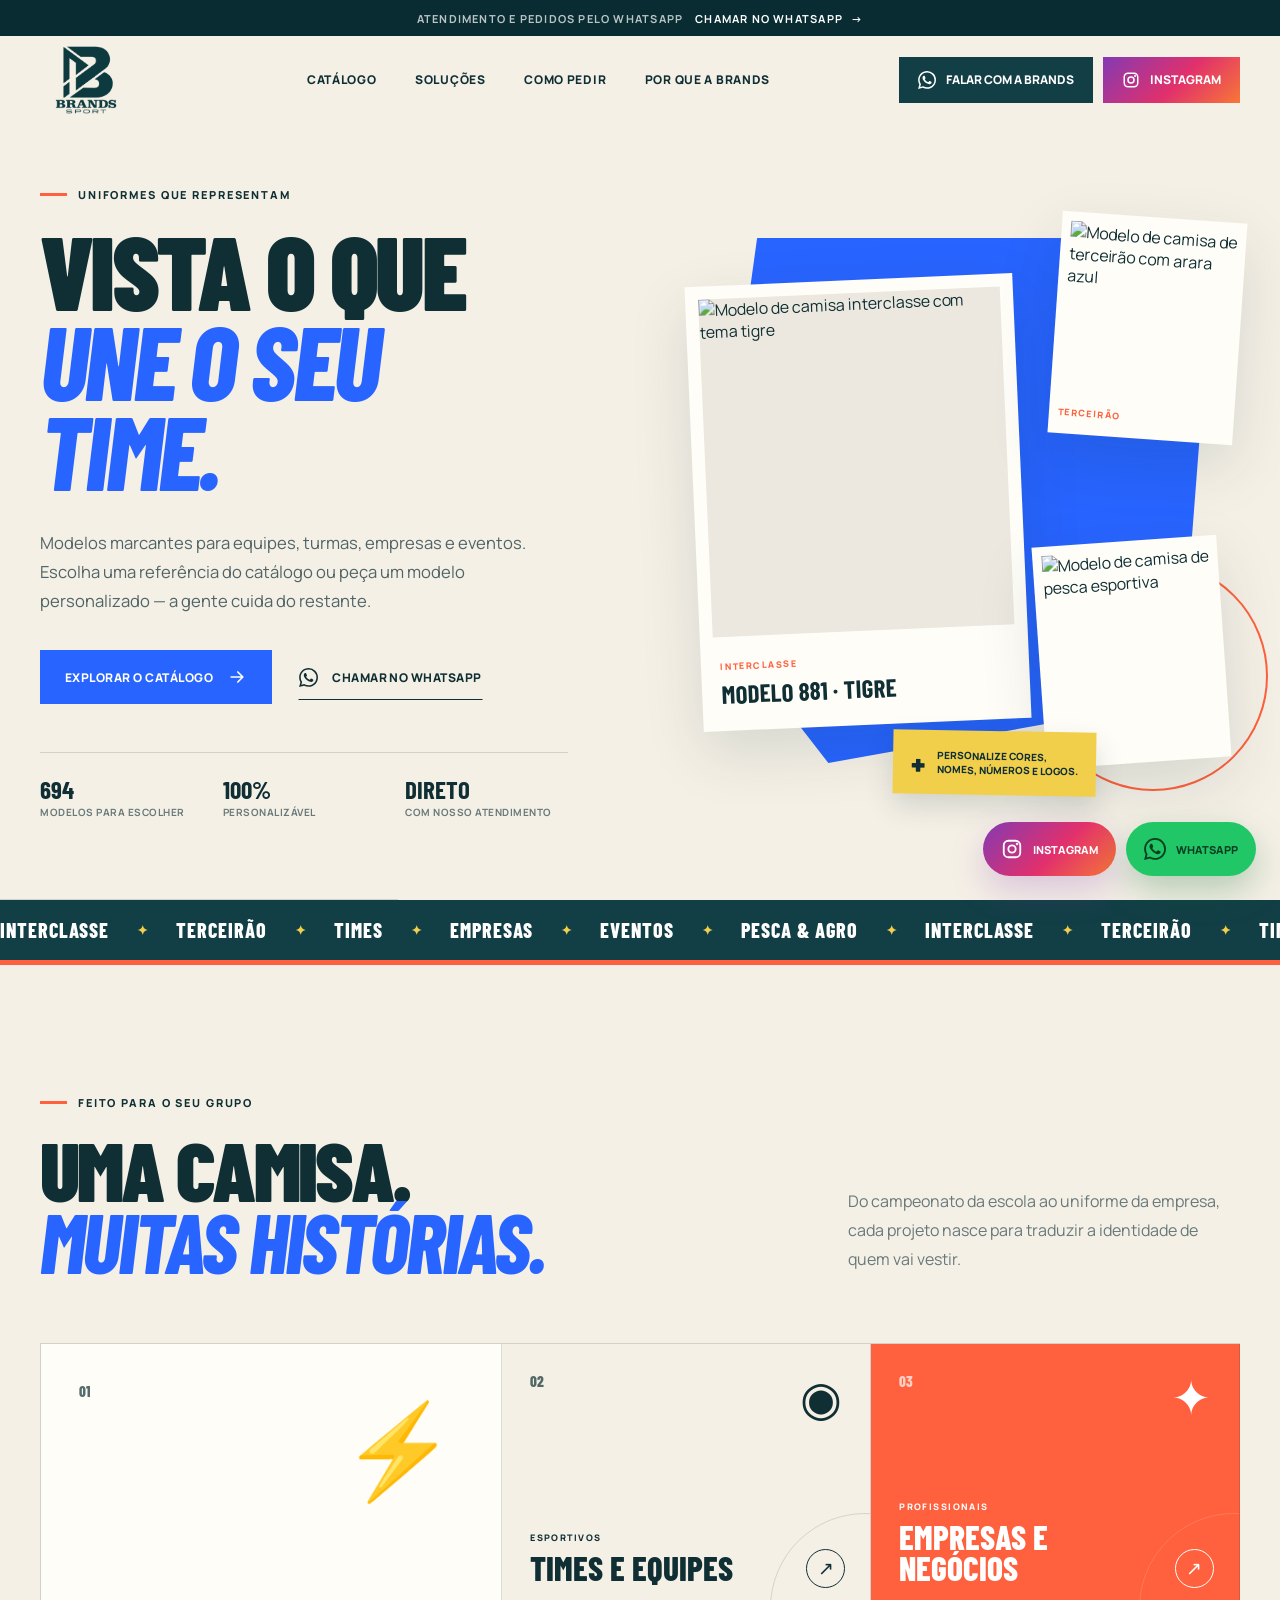
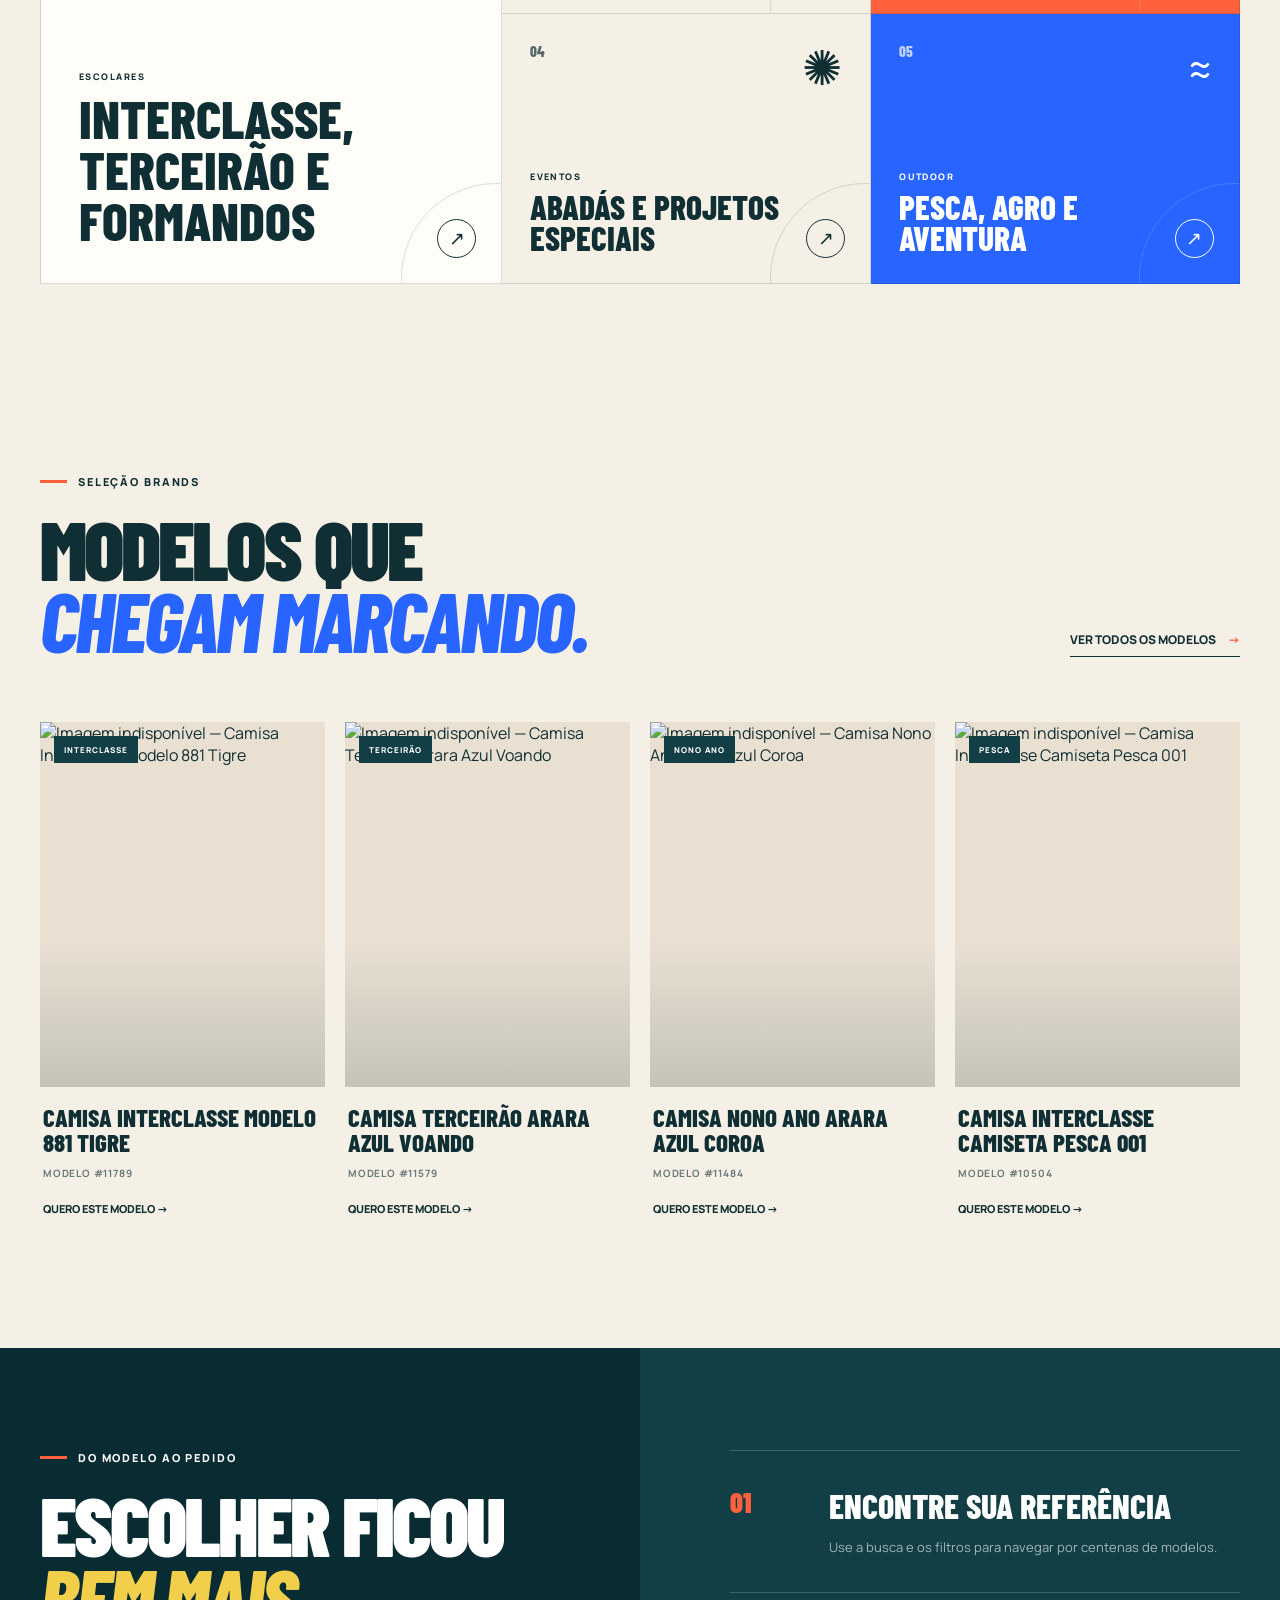
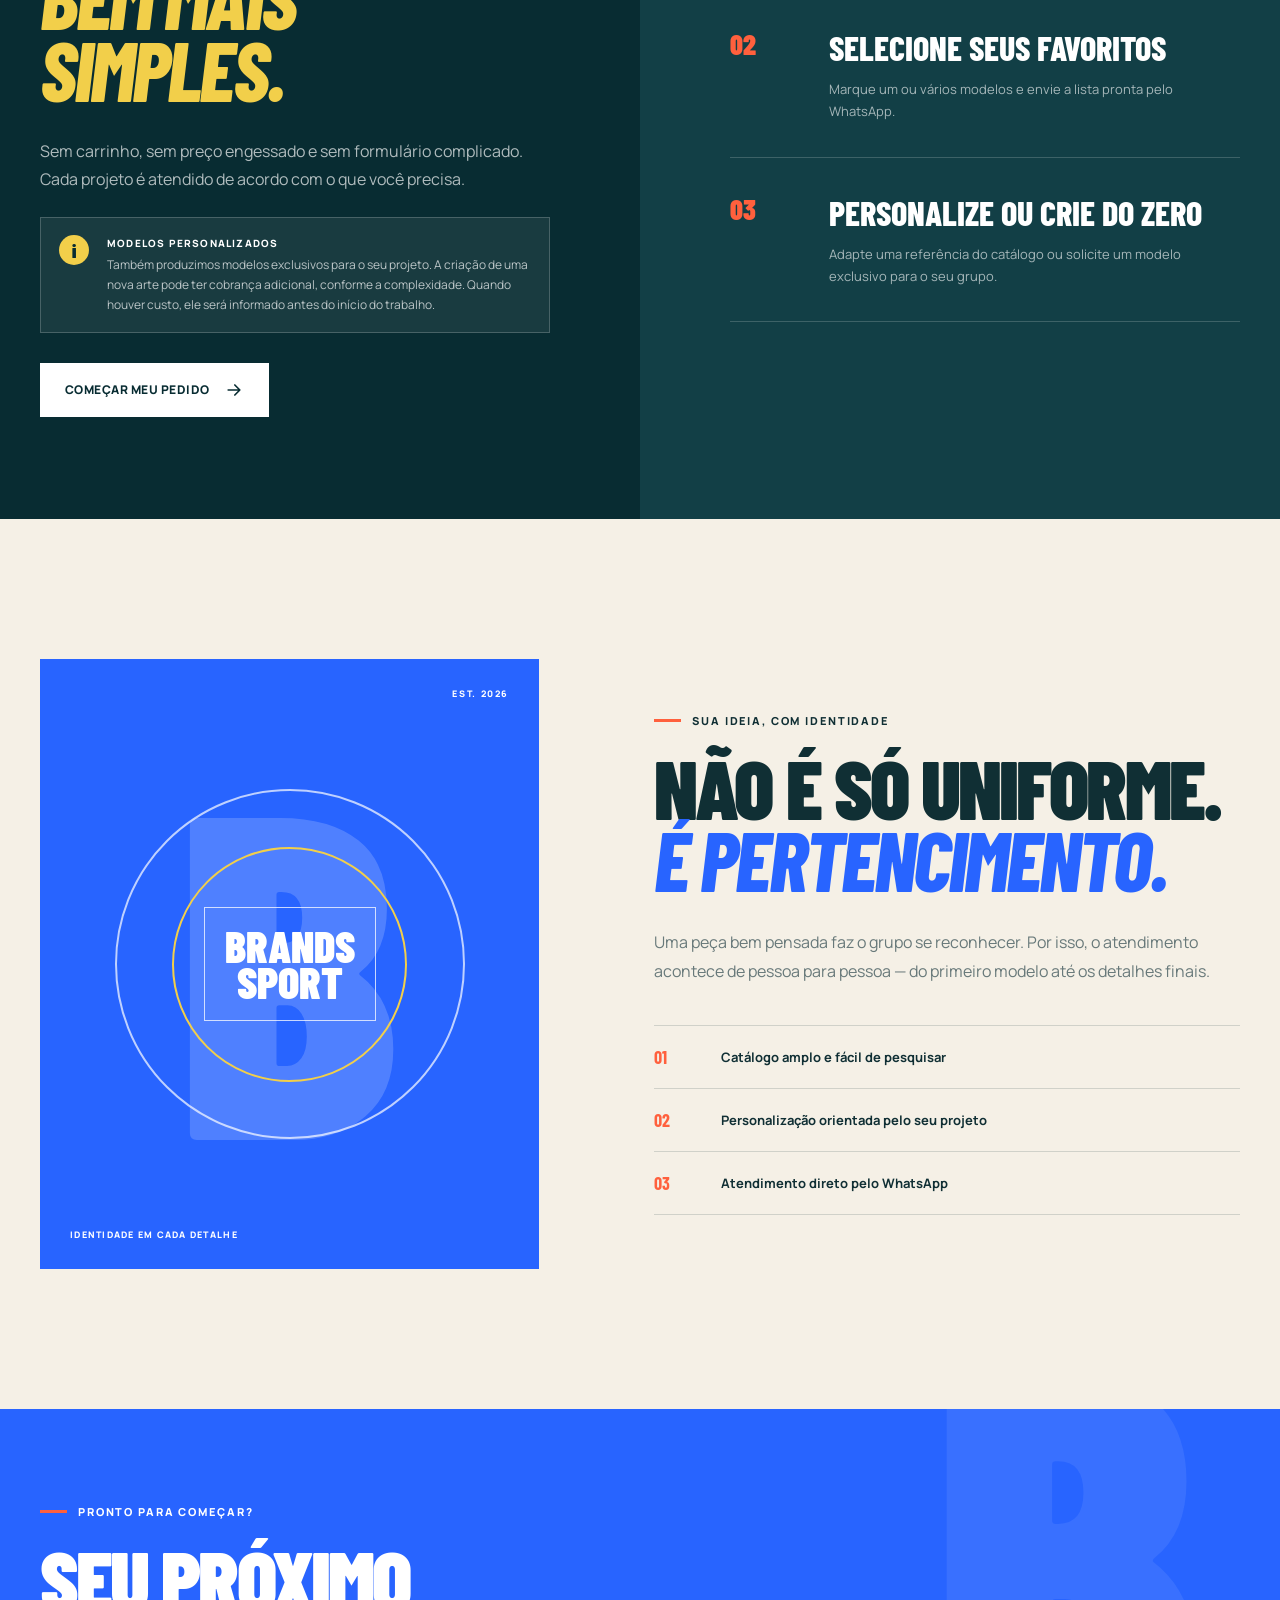
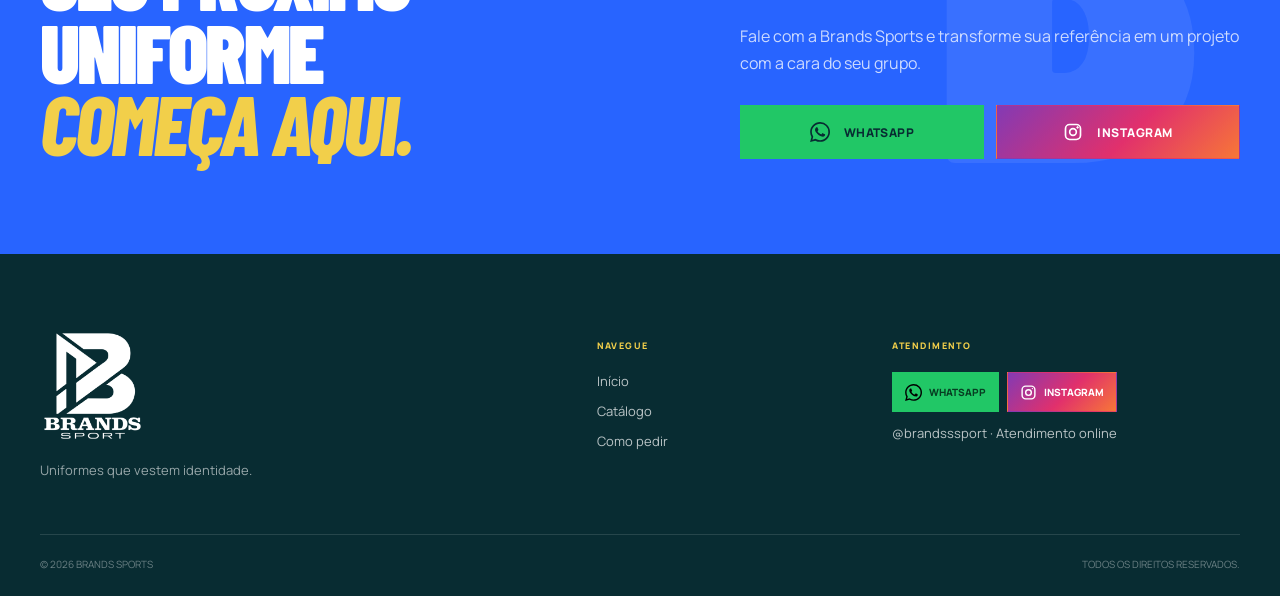
==== commit 5ed0655f: "Atualiza contatos e personalizacao do site" ====
--- a/index.html
+++ b/index.html
@@ -20,13 +20,14 @@
       <path d="M20.52 3.48A11.84 11.84 0 0 0 12.08 0C5.52 0 .18 5.34.18 11.9c0 2.1.55 4.15 1.6 5.95L.08 24l6.3-1.65a11.9 11.9 0 0 0 5.69 1.45h.01c6.56 0 11.9-5.34 11.9-11.9 0-3.18-1.23-6.17-3.46-8.42ZM12.08 21.8h-.01a9.88 9.88 0 0 1-5.04-1.38l-.36-.21-3.74.98 1-3.65-.23-.38a9.88 9.88 0 0 1-1.52-5.26c0-5.46 4.44-9.9 9.91-9.9a9.82 9.82 0 0 1 7 2.9 9.83 9.83 0 0 1 2.9 7c-.01 5.46-4.45 9.9-9.91 9.9Zm5.43-7.42c-.3-.15-1.76-.87-2.03-.97-.27-.1-.47-.15-.67.15-.2.3-.77.97-.94 1.17-.17.2-.35.22-.65.07-.3-.15-1.26-.46-2.4-1.48a9 9 0 0 1-1.66-2.06c-.17-.3-.02-.46.13-.6.13-.13.3-.35.45-.52.15-.17.2-.3.3-.5.1-.2.05-.38-.02-.53-.08-.15-.67-1.61-.92-2.2-.24-.59-.49-.5-.67-.51h-.57c-.2 0-.52.07-.8.37-.27.3-1.04 1.02-1.04 2.48 0 1.46 1.07 2.88 1.22 3.08.15.2 2.1 3.2 5.08 4.49.71.3 1.26.49 1.7.63.71.23 1.36.2 1.87.12.57-.09 1.76-.72 2.01-1.41.25-.7.25-1.3.17-1.42-.07-.13-.27-.2-.57-.35Z"/>
     </symbol>
     <symbol id="icon-arrow" viewBox="0 0 24 24"><path d="M5 12h14M13 6l6 6-6 6" fill="none" stroke="currentColor" stroke-width="2" stroke-linecap="round" stroke-linejoin="round"/></symbol>
+    <symbol id="icon-instagram" viewBox="0 0 24 24"><rect x="3" y="3" width="18" height="18" rx="5" fill="none" stroke="currentColor" stroke-width="2"/><circle cx="12" cy="12" r="4" fill="none" stroke="currentColor" stroke-width="2"/><circle cx="17.5" cy="6.5" r="1" fill="currentColor"/></symbol>
   </svg>
 
   <a class="skip-link" href="#conteudo">Pular para o conteúdo</a>
 
   <div class="announcement-bar">
     <p>Atendimento e pedidos pelo WhatsApp</p>
-    <a class="js-whatsapp" href="#">(11) 99024-2977 <span>→</span></a>
+    <a class="js-whatsapp" href="#">Chamar no WhatsApp <span>→</span></a>
   </div>
 
   <header class="site-header" id="inicio">
@@ -46,10 +47,16 @@
         <a href="#qualidade">Por que a Brands</a>
       </nav>
 
-      <a class="header-cta js-whatsapp" href="#">
-        <svg aria-hidden="true"><use href="#icon-whatsapp"></use></svg>
-        <span>Falar com a Brands</span>
-      </a>
+      <div class="header-actions">
+        <a class="header-cta js-whatsapp" href="#">
+          <svg aria-hidden="true"><use href="#icon-whatsapp"></use></svg>
+          <span>Falar com a Brands</span>
+        </a>
+        <a class="header-cta header-instagram" href="https://www.instagram.com/brandsssport/" target="_blank" rel="noopener noreferrer" aria-label="Abrir o Instagram da Brands Sports em uma nova aba">
+          <svg aria-hidden="true" focusable="false"><use href="#icon-instagram"></use></svg>
+          <span>Instagram</span>
+        </a>
+      </div>
     </div>
   </header>
 
@@ -59,7 +66,7 @@
       <div class="hero-copy reveal">
         <p class="eyebrow"><span></span> Uniformes que representam</p>
         <h1>Vista o que<br><em>une o seu time.</em></h1>
-        <p class="hero-lead">Modelos marcantes para equipes, turmas, empresas e eventos. Você escolhe a referência e a gente cuida da personalização.</p>
+        <p class="hero-lead">Modelos marcantes para equipes, turmas, empresas e eventos. Escolha uma referência do catálogo ou peça um modelo personalizado — a gente cuida do restante.</p>
         <div class="hero-actions">
           <a class="button button-primary" href="catalogo.html">
             Explorar o catálogo
@@ -165,6 +172,13 @@
         <p class="eyebrow eyebrow-light"><span></span> Do modelo ao pedido</p>
         <h2>Escolher ficou<br><em>bem mais simples.</em></h2>
         <p>Sem carrinho, sem preço engessado e sem formulário complicado. Cada projeto é atendido de acordo com o que você precisa.</p>
+        <aside class="custom-art-note" role="note" aria-label="Informação sobre modelos personalizados e criação de arte">
+          <span class="custom-art-note-icon" aria-hidden="true">i</span>
+          <div>
+            <strong>Modelos personalizados</strong>
+            <span>Também produzimos modelos exclusivos para o seu projeto. A criação de uma nova arte pode ter cobrança adicional, conforme a complexidade. Quando houver custo, ele será informado antes do início do trabalho.</span>
+          </div>
+        </aside>
         <a class="button button-light js-whatsapp" href="#">
           Começar meu pedido
           <svg aria-hidden="true"><use href="#icon-arrow"></use></svg>
@@ -178,7 +192,7 @@
           <span>02</span><div><h3>Selecione seus favoritos</h3><p>Marque um ou vários modelos e envie a lista pronta pelo WhatsApp.</p></div>
         </article>
         <article class="process-step reveal">
-          <span>03</span><div><h3>Personalize com a Brands</h3><p>Conte suas cores, quantidades, tamanhos, nomes, números e logos.</p></div>
+          <span>03</span><div><h3>Personalize ou crie do zero</h3><p>Adapte uma referência do catálogo ou solicite um modelo exclusivo para o seu grupo.</p></div>
         </article>
       </div>
     </section>
@@ -209,10 +223,16 @@
       </div>
       <div class="cta-action reveal">
         <p>Fale com a Brands Sports e transforme sua referência em um projeto com a cara do seu grupo.</p>
-        <a class="button button-whatsapp js-whatsapp" href="#">
-          <svg aria-hidden="true"><use href="#icon-whatsapp"></use></svg>
-          (11) 99024-2977
-        </a>
+        <div class="cta-buttons">
+          <a class="button button-whatsapp js-whatsapp" href="#">
+            <svg aria-hidden="true"><use href="#icon-whatsapp"></use></svg>
+            WhatsApp
+          </a>
+          <a class="button button-instagram" href="https://www.instagram.com/brandsssport/" target="_blank" rel="noopener noreferrer" aria-label="Abrir o Instagram da Brands Sports em uma nova aba">
+            <svg aria-hidden="true" focusable="false"><use href="#icon-instagram"></use></svg>
+            Instagram
+          </a>
+        </div>
       </div>
     </section>
   </main>
@@ -231,8 +251,17 @@
       </div>
       <div class="footer-contact">
         <p>ATENDIMENTO</p>
-        <a class="js-whatsapp" href="#">WhatsApp: (11) 99024-2977</a>
-        <span>Atendimento online</span>
+        <div class="footer-contact-actions">
+          <a class="footer-contact-button footer-whatsapp js-whatsapp" href="#" aria-label="Falar com a Brands Sports pelo WhatsApp">
+            <svg aria-hidden="true"><use href="#icon-whatsapp"></use></svg>
+            <span>WhatsApp</span>
+          </a>
+          <a class="footer-contact-button footer-instagram" href="https://www.instagram.com/brandsssport/" target="_blank" rel="noopener noreferrer" aria-label="Instagram da Brands Sports, @brandsssport (abre em nova aba)">
+            <svg aria-hidden="true" focusable="false"><use href="#icon-instagram"></use></svg>
+            <span>Instagram</span>
+          </a>
+        </div>
+        <span>@brandsssport · Atendimento online</span>
       </div>
     </div>
     <div class="footer-bottom">
@@ -241,15 +270,25 @@
     </div>
   </footer>
 
-  <a class="floating-whatsapp js-whatsapp" href="#" aria-label="Falar com a Brands Sports pelo WhatsApp">
-    <svg aria-hidden="true"><use href="#icon-whatsapp"></use></svg>
-    <span>Fale com a gente</span>
-  </a>
+  <nav class="floating-contact-actions" aria-label="Canais de contato">
+    <a class="floating-instagram" href="https://www.instagram.com/brandsssport/" target="_blank" rel="noopener noreferrer" aria-label="Abrir o Instagram da Brands Sports em uma nova aba">
+      <svg aria-hidden="true" focusable="false"><use href="#icon-instagram"></use></svg>
+      <span>Instagram</span>
+    </a>
+    <a class="floating-whatsapp js-whatsapp" href="#" aria-label="Falar com a Brands Sports pelo WhatsApp">
+      <svg aria-hidden="true"><use href="#icon-whatsapp"></use></svg>
+      <span>WhatsApp</span>
+    </a>
+  </nav>
 
   <div class="mobile-whatsapp-bar">
-    <a class="js-whatsapp" href="#">
+    <a class="mobile-instagram" href="https://www.instagram.com/brandsssport/" target="_blank" rel="noopener noreferrer" aria-label="Abrir o Instagram da Brands Sports em uma nova aba">
+      <svg aria-hidden="true" focusable="false"><use href="#icon-instagram"></use></svg>
+      Instagram
+    </a>
+    <a class="js-whatsapp" href="#" aria-label="Falar com a Brands Sports pelo WhatsApp">
       <svg aria-hidden="true"><use href="#icon-whatsapp"></use></svg>
-      Consultar pelo WhatsApp
+      WhatsApp
     </a>
   </div>
 
--- a/styles.css
+++ b/styles.css
@@ -118,17 +118,24 @@
 }
 
 .brand-tile {
-  align-self: stretch;
-  width: 118px;
+  align-self: center;
+  width: 92px;
+  height: 76px;
   display: grid;
   place-items: center;
-  padding: 9px 23px;
-  background: var(--teal);
-  transition: background .2s ease;
-}
-
-.brand-tile:hover { background: var(--blue); }
-.brand-tile img { width: 72px; height: 66px; object-fit: contain; }
+  padding: 0;
+  background: transparent;
+}
+
+.brand-tile img {
+  width: 68px;
+  height: 72px;
+  object-fit: contain;
+  filter: brightness(0) saturate(100%) invert(17%) sepia(27%) saturate(1264%) hue-rotate(138deg) brightness(92%) contrast(93%);
+  transition: transform .2s ease;
+}
+
+.brand-tile:hover img { transform: scale(1.05); }
 
 .main-nav {
   display: flex;
@@ -165,6 +172,8 @@
   transform-origin: left;
 }
 
+.header-actions { display: flex; align-items: center; justify-self: end; gap: 10px; }
+
 .header-cta {
   min-height: 46px;
   display: inline-flex;
@@ -182,6 +191,9 @@
 
 .header-cta svg { width: 18px; height: 18px; fill: currentColor; }
 .header-cta:hover { background: var(--blue); transform: translateY(-2px); }
+.header-instagram { background: linear-gradient(135deg, #833ab4 0%, #e1306c 55%, #f77737 100%); }
+.header-instagram svg { fill: none; stroke: currentColor; }
+.header-instagram:hover { background: var(--blue); }
 
 .menu-button {
   display: none;
@@ -543,6 +555,11 @@
 .eyebrow-light { color: var(--white); }
 .process-intro h2 em, .cta-copy h2 em, .catalog-hero h1 em { color: var(--yellow); }
 .process-intro > p:not(.eyebrow) { max-width: 540px; margin: 32px 0; color: rgba(255,255,255,.68); font-size: 16px; line-height: 1.75; }
+.custom-art-note { max-width: 620px; display: grid; grid-template-columns: 34px 1fr; gap: 14px; align-items: start; padding: 17px 18px; color: var(--white); background: rgba(255,255,255,.07); border: 1px solid rgba(255,255,255,.2); }
+.custom-art-note-icon { width: 30px; height: 30px; display: grid; place-items: center; color: var(--teal-dark); background: var(--yellow); border-radius: 50%; font-family: var(--font-display); font-size: 19px; font-weight: 900; line-height: 1; }
+.custom-art-note strong { display: block; margin: 1px 0 5px; font-size: 10px; font-weight: 800; letter-spacing: .12em; text-transform: uppercase; }
+.custom-art-note div > span { display: block; color: rgba(255,255,255,.7); font-size: 12px; line-height: 1.65; }
+.process-intro .custom-art-note { margin: -8px 0 30px; }
 .button-light { color: var(--teal-dark); background: var(--white); }
 .button-light:hover { color: var(--white); background: var(--blue); transform: translateY(-3px); }
 
@@ -572,9 +589,14 @@
 .cta-copy, .cta-action { position: relative; z-index: 1; }
 .cta-action { max-width: 500px; justify-self: end; }
 .cta-action p { margin: 0 0 28px; color: rgba(255,255,255,.76); line-height: 1.7; }
+.cta-buttons { display: grid; grid-template-columns: repeat(2, minmax(0, 1fr)); gap: 12px; }
+.cta-buttons .button { min-width: 0; width: 100%; padding-right: 18px; padding-left: 18px; }
 .button-whatsapp { color: var(--teal-dark); background: var(--whatsapp); }
 .button-whatsapp svg { fill: currentColor; }
 .button-whatsapp:hover { background: var(--white); transform: translateY(-3px); }
+.button-instagram { color: var(--white); background: linear-gradient(135deg, #833ab4 0%, #e1306c 55%, #f77737 100%); border-color: transparent; }
+.button-instagram svg { fill: none; stroke: currentColor; }
+.button-instagram:hover { color: var(--teal-dark); background: var(--white); transform: translateY(-3px); }
 
 .site-footer { padding: 75px max(40px, calc((100vw - min(1380px, calc(100vw - 80px))) / 2)) 25px; color: var(--white); background: var(--teal-dark); }
 .footer-main { display: grid; grid-template-columns: 1.4fr .65fr 1fr; gap: 70px; padding-bottom: 55px; }
@@ -584,30 +606,47 @@
 .footer-nav p, .footer-contact p { margin: 10px 0 8px; color: var(--yellow); font-size: 9px; font-weight: 800; letter-spacing: .16em; }
 .footer-nav a, .footer-contact a, .footer-contact span { color: rgba(255,255,255,.72); font-size: 13px; }
 .footer-nav a:hover, .footer-contact a:hover { color: var(--white); }
+.footer-contact-actions { display: flex; align-items: center; gap: 8px; }
+.footer-contact-button { min-height: 40px; display: inline-flex; align-items: center; justify-content: center; gap: 7px; padding: 0 12px; border: 1px solid rgba(255,255,255,.18); font-size: 10px; font-weight: 800; text-transform: uppercase; transition: color .2s ease, background .2s ease, transform .2s ease; }
+.footer-contact-button svg { width: 17px; height: 17px; flex: 0 0 auto; }
+.footer-contact-button span { color: inherit; font-size: 10px; }
+.footer-contact-button:hover { transform: translateY(-2px); }
+.footer-contact .footer-whatsapp { color: #073e22; background: var(--whatsapp); border-color: var(--whatsapp); }
+.footer-contact .footer-whatsapp:hover { color: var(--teal-dark); background: var(--white); }
+.footer-contact .footer-instagram { color: var(--white); background: linear-gradient(135deg, #833ab4 0%, #e1306c 55%, #f77737 100%); border-color: transparent; }
+.footer-contact .footer-instagram:hover { color: var(--teal-dark); background: var(--white); }
 .footer-bottom { display: flex; justify-content: space-between; gap: 25px; padding-top: 22px; border-top: 1px solid rgba(255,255,255,.12); color: rgba(255,255,255,.4); font-size: 10px; text-transform: uppercase; }
 
-.floating-whatsapp {
+.floating-contact-actions {
   position: fixed;
   z-index: 90;
   right: 24px;
   bottom: 24px;
+  display: flex;
+  align-items: center;
+  gap: 10px;
+}
+
+.floating-whatsapp,
+.floating-instagram {
   height: 54px;
   display: flex;
   align-items: center;
   gap: 10px;
   padding: 0 18px;
-  color: #073e22;
-  background: var(--whatsapp);
   border-radius: 28px;
-  box-shadow: 0 14px 35px rgba(12, 105, 52, .28);
   font-size: 11px;
   font-weight: 800;
   text-transform: uppercase;
   transition: transform .2s ease, background .2s ease;
 }
 
+.floating-whatsapp { color: #073e22; background: var(--whatsapp); box-shadow: 0 14px 35px rgba(12, 105, 52, .28); }
 .floating-whatsapp svg { width: 22px; height: 22px; fill: currentColor; }
 .floating-whatsapp:hover { background: var(--white); transform: translateY(-3px); }
+.floating-instagram { color: var(--white); background: linear-gradient(135deg, #833ab4 0%, #e1306c 55%, #f77737 100%); box-shadow: 0 14px 35px rgba(131, 58, 180, .24); }
+.floating-instagram svg { width: 22px; height: 22px; fill: none; stroke: currentColor; }
+.floating-instagram:hover { color: var(--teal-dark); background: var(--white); transform: translateY(-3px); }
 .mobile-whatsapp-bar { display: none; }
 
 .reveal { opacity: 0; transform: translateY(24px); transition: opacity .7s ease, transform .7s ease; }
@@ -630,7 +669,8 @@
 }
 
 .catalog-hero h1 { font-size: clamp(64px, 7.5vw, 112px); }
-.catalog-hero-copy > p:last-child { max-width: 680px; margin: 32px 0 0; color: rgba(255,255,255,.67); font-size: 16px; line-height: 1.75; }
+.catalog-hero-copy > p:not(.eyebrow) { max-width: 680px; margin: 32px 0 0; color: rgba(255,255,255,.67); font-size: 16px; line-height: 1.75; }
+.catalog-hero-copy .custom-art-note { margin-top: 28px; }
 .catalog-hero-stat { min-width: 225px; display: flex; align-items: flex-end; gap: 14px; padding: 24px 0 7px 24px; border-left: 1px solid rgba(255,255,255,.28); }
 .catalog-hero-stat strong { color: var(--yellow); font-family: var(--font-display); font-size: 70px; font-weight: 900; line-height: .8; }
 .catalog-hero-stat span { color: rgba(255,255,255,.68); font-size: 10px; font-weight: 700; line-height: 1.45; letter-spacing: .04em; text-transform: uppercase; }
@@ -724,6 +764,8 @@
 @media (max-width: 1180px) {
   :root { --content: min(100% - 48px, 1100px); }
   .header-inner { grid-template-columns: 120px 1fr auto; gap: 18px; }
+  .header-actions { gap: 8px; }
+  .header-cta { padding: 0 13px; font-size: 10px; }
   .main-nav { gap: 22px; }
   .hero { grid-template-columns: minmax(0, .92fr) minmax(470px, 1.08fr); gap: 30px; }
   .hero-showcase { min-height: 550px; transform: scale(.92); transform-origin: center right; }
@@ -735,9 +777,9 @@
   :root { --content: calc(100vw - 40px); }
   .site-header, .site-header.scrolled { height: 76px; }
   .header-inner { grid-template-columns: 90px 1fr 48px; }
-  .brand-tile { width: 82px; padding: 7px 14px; }
+  .brand-tile { width: 74px; height: 68px; padding: 0; }
   .brand-tile img { width: 56px; height: 60px; }
-  .header-cta { justify-self: end; }
+  .header-actions { justify-self: end; }
   .menu-button { display: block; justify-self: end; grid-column: 3; grid-row: 1; }
   .menu-button.open span:first-child { transform: translateY(4px) rotate(45deg); }
   .menu-button.open span:last-child { transform: translateY(-4px) rotate(-45deg); }
@@ -777,13 +819,13 @@
   :root { --content: calc(100vw - 28px); }
   html { scroll-padding-top: 78px; }
   body { padding-bottom: 68px; }
-  .catalog-page { padding-bottom: 0; }
+  .catalog-page { padding-bottom: 68px; }
   .announcement-bar { justify-content: space-between; min-height: 34px; padding: 6px 14px; letter-spacing: .05em; }
   .announcement-bar p { font-size: 8px; }
   .announcement-bar a { font-size: 9px; }
   .header-inner { width: calc(100vw - 28px); grid-template-columns: 78px 1fr 44px; }
-  .header-cta { display: none; }
-  .brand-tile { width: 70px; }
+  .header-actions { display: none; }
+  .brand-tile { width: 64px; }
   .brand-tile img { width: 50px; height: 55px; }
   .hero { min-height: auto; gap: 25px; padding: 54px 0 70px; }
   .hero h1 { font-size: clamp(58px, 16.5vw, 70px); }
@@ -828,11 +870,15 @@
   .site-footer { padding: 62px 22px 24px; }
   .footer-main { grid-template-columns: 1fr 1fr; gap: 40px 24px; }
   .footer-brand { grid-column: 1 / -1; }
+  .footer-contact-button { width: 42px; padding: 0; }
+  .footer-contact-button span { display: none; }
   .footer-bottom { flex-direction: column; gap: 7px; }
-  .floating-whatsapp { display: none; }
-  .mobile-whatsapp-bar { position: fixed; z-index: 110; right: 0; bottom: 0; left: 0; display: block; padding: 8px 10px max(8px, env(safe-area-inset-bottom)); background: var(--teal-dark); }
+  .floating-contact-actions { display: none; }
+  .mobile-whatsapp-bar { position: fixed; z-index: 110; right: 0; bottom: 0; left: 0; display: grid; grid-template-columns: repeat(2, minmax(0, 1fr)); gap: 8px; padding: 8px 10px max(8px, env(safe-area-inset-bottom)); background: var(--teal-dark); }
   .mobile-whatsapp-bar a { min-height: 50px; display: flex; align-items: center; justify-content: center; gap: 10px; color: #063a20; background: var(--whatsapp); font-size: 11px; font-weight: 800; text-transform: uppercase; }
   .mobile-whatsapp-bar svg { width: 21px; height: 21px; fill: currentColor; }
+  .mobile-whatsapp-bar .mobile-instagram { color: var(--white); background: linear-gradient(135deg, #833ab4 0%, #e1306c 55%, #f77737 100%); }
+  .mobile-whatsapp-bar .mobile-instagram svg { fill: none; stroke: currentColor; }
   .catalog-hero { min-height: 500px; padding: 60px 14px; }
   .catalog-hero h1 { font-size: clamp(58px, 17vw, 82px); }
   .catalog-hero-stat { min-width: 0; padding-left: 18px; }
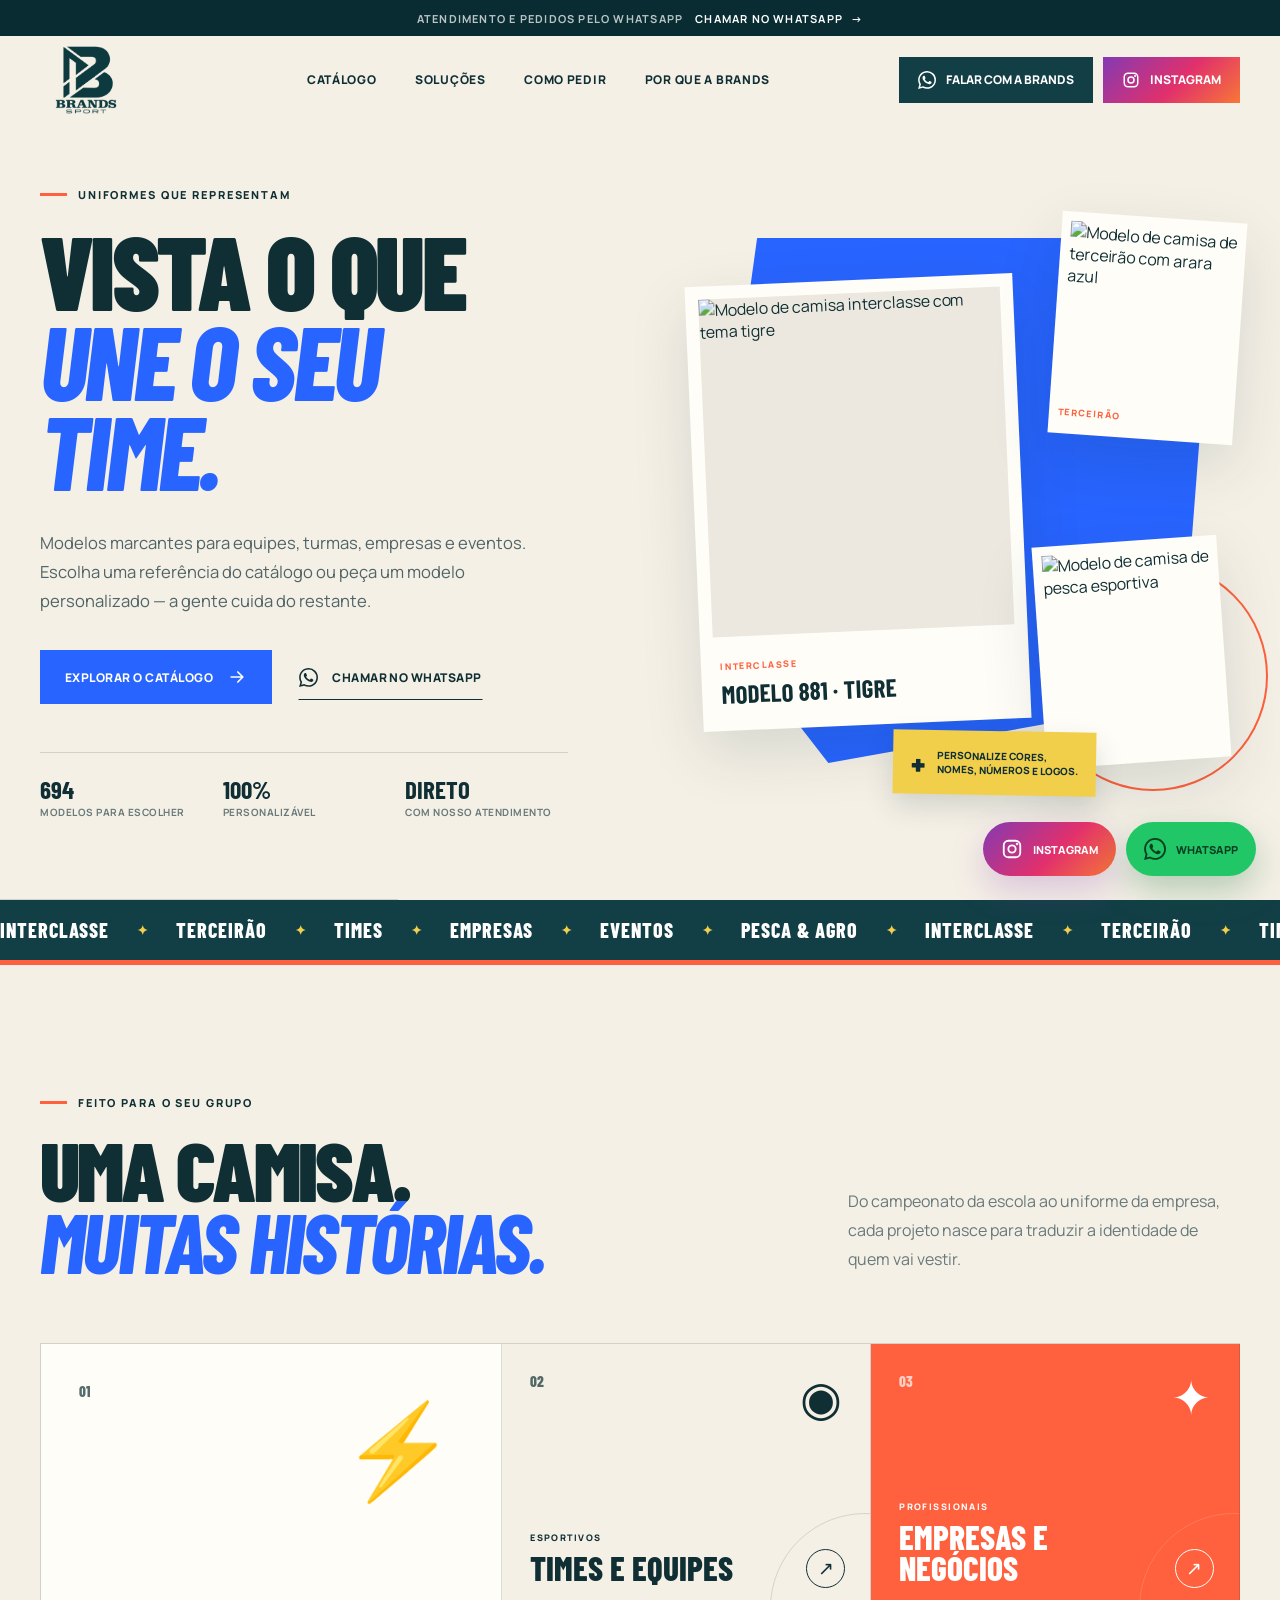
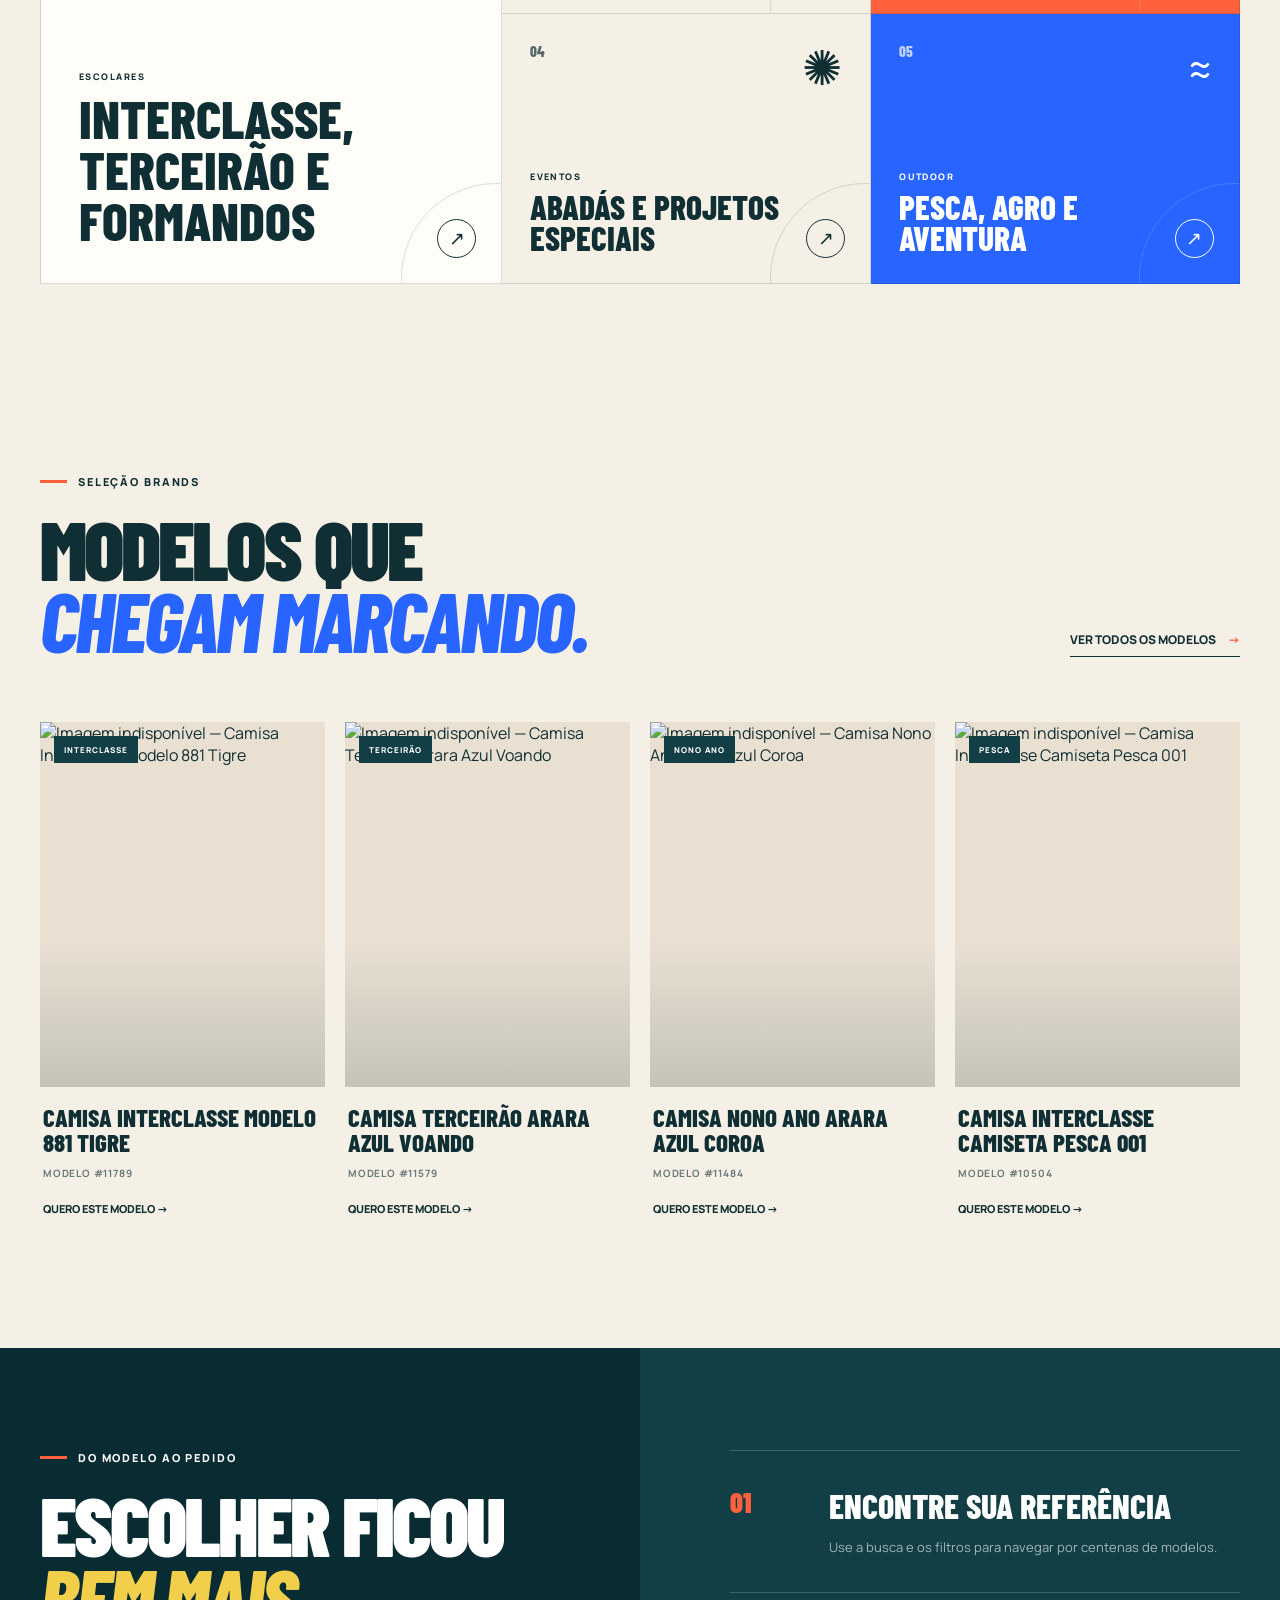
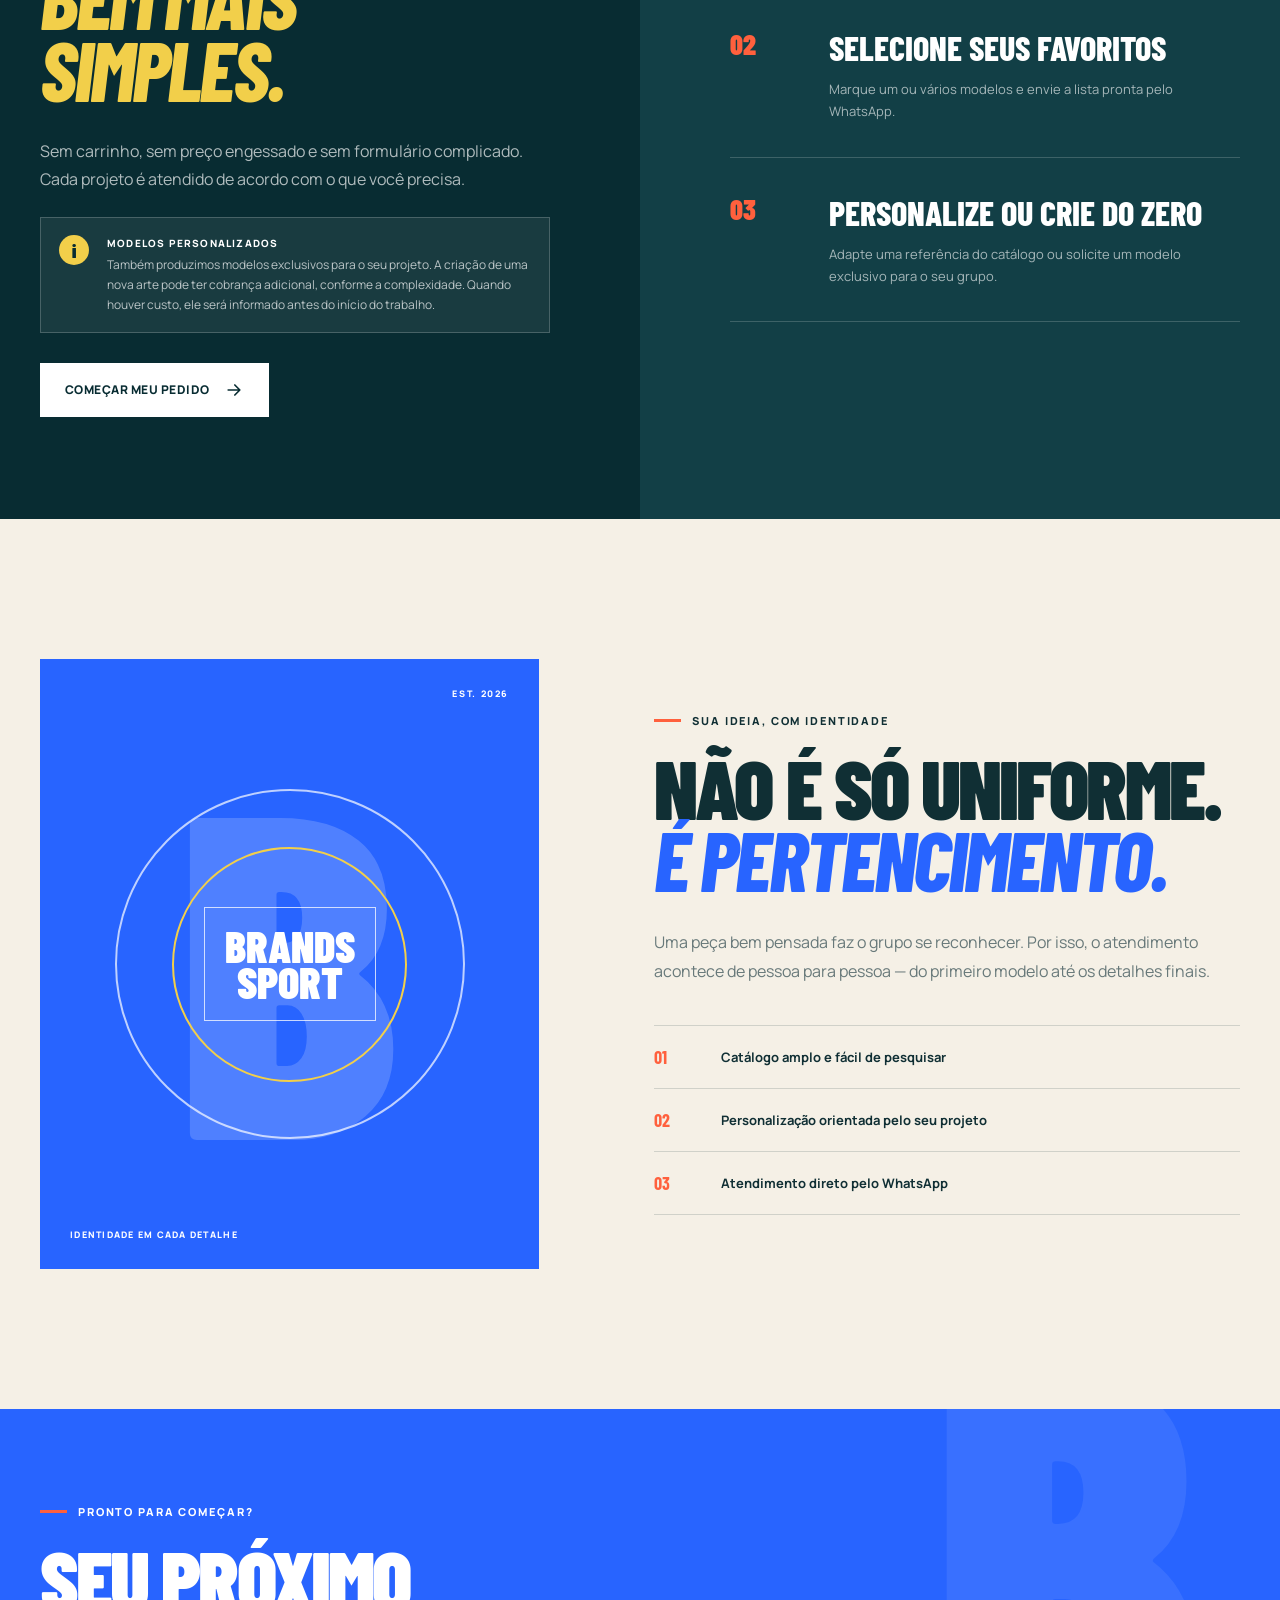
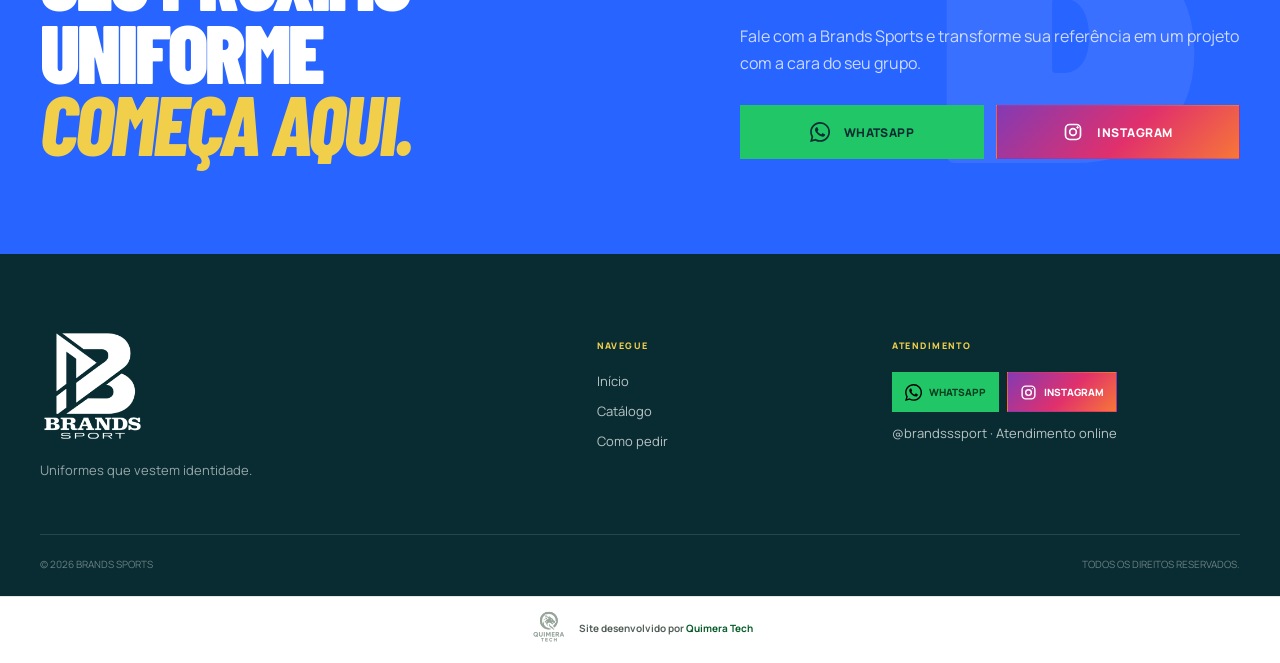
==== commit 532c7659: "Adiciona credito da Quimera Tech ao rodape" ====
--- a/index.html
+++ b/index.html
@@ -270,6 +270,13 @@
     </div>
   </footer>
 
+  <div class="global-developer-credit">
+    <a class="developer-credit" href="https://gbrielh.github.io/Quimera-tech/" target="_blank" rel="noopener noreferrer" aria-label="Site desenvolvido por Quimera Tech (abre em nova aba)">
+      <img src="assets/quimera-tech.svg" alt="" aria-hidden="true">
+      <span>Site desenvolvido por <strong>Quimera Tech</strong></span>
+    </a>
+  </div>
+
   <nav class="floating-contact-actions" aria-label="Canais de contato">
     <a class="floating-instagram" href="https://www.instagram.com/brandsssport/" target="_blank" rel="noopener noreferrer" aria-label="Abrir o Instagram da Brands Sports em uma nova aba">
       <svg aria-hidden="true" focusable="false"><use href="#icon-instagram"></use></svg>
--- a/styles.css
+++ b/styles.css
@@ -616,6 +616,37 @@
 .footer-contact .footer-instagram { color: var(--white); background: linear-gradient(135deg, #833ab4 0%, #e1306c 55%, #f77737 100%); border-color: transparent; }
 .footer-contact .footer-instagram:hover { color: var(--teal-dark); background: var(--white); }
 .footer-bottom { display: flex; justify-content: space-between; gap: 25px; padding-top: 22px; border-top: 1px solid rgba(255,255,255,.12); color: rgba(255,255,255,.4); font-size: 10px; text-transform: uppercase; }
+
+.global-developer-credit {
+  display: flex;
+  align-items: center;
+  justify-content: center;
+  width: 100%;
+  padding: 12px clamp(24px, 6vw, 96px) 16px;
+  background: var(--white);
+  border-top: 1px solid #e6e8e4;
+}
+
+.developer-credit {
+  display: inline-flex;
+  align-items: center;
+  gap: 9px;
+  color: #536058;
+  font-size: 10px;
+  font-weight: 700;
+  transition: color .18s ease;
+}
+
+.developer-credit img {
+  width: 42px;
+  height: 38px;
+  object-fit: contain;
+  opacity: .88;
+}
+
+.developer-credit strong { color: #075c2a; }
+.developer-credit:hover,
+.developer-credit:focus-visible { color: #075c2a; }
 
 .floating-contact-actions {
   position: fixed;
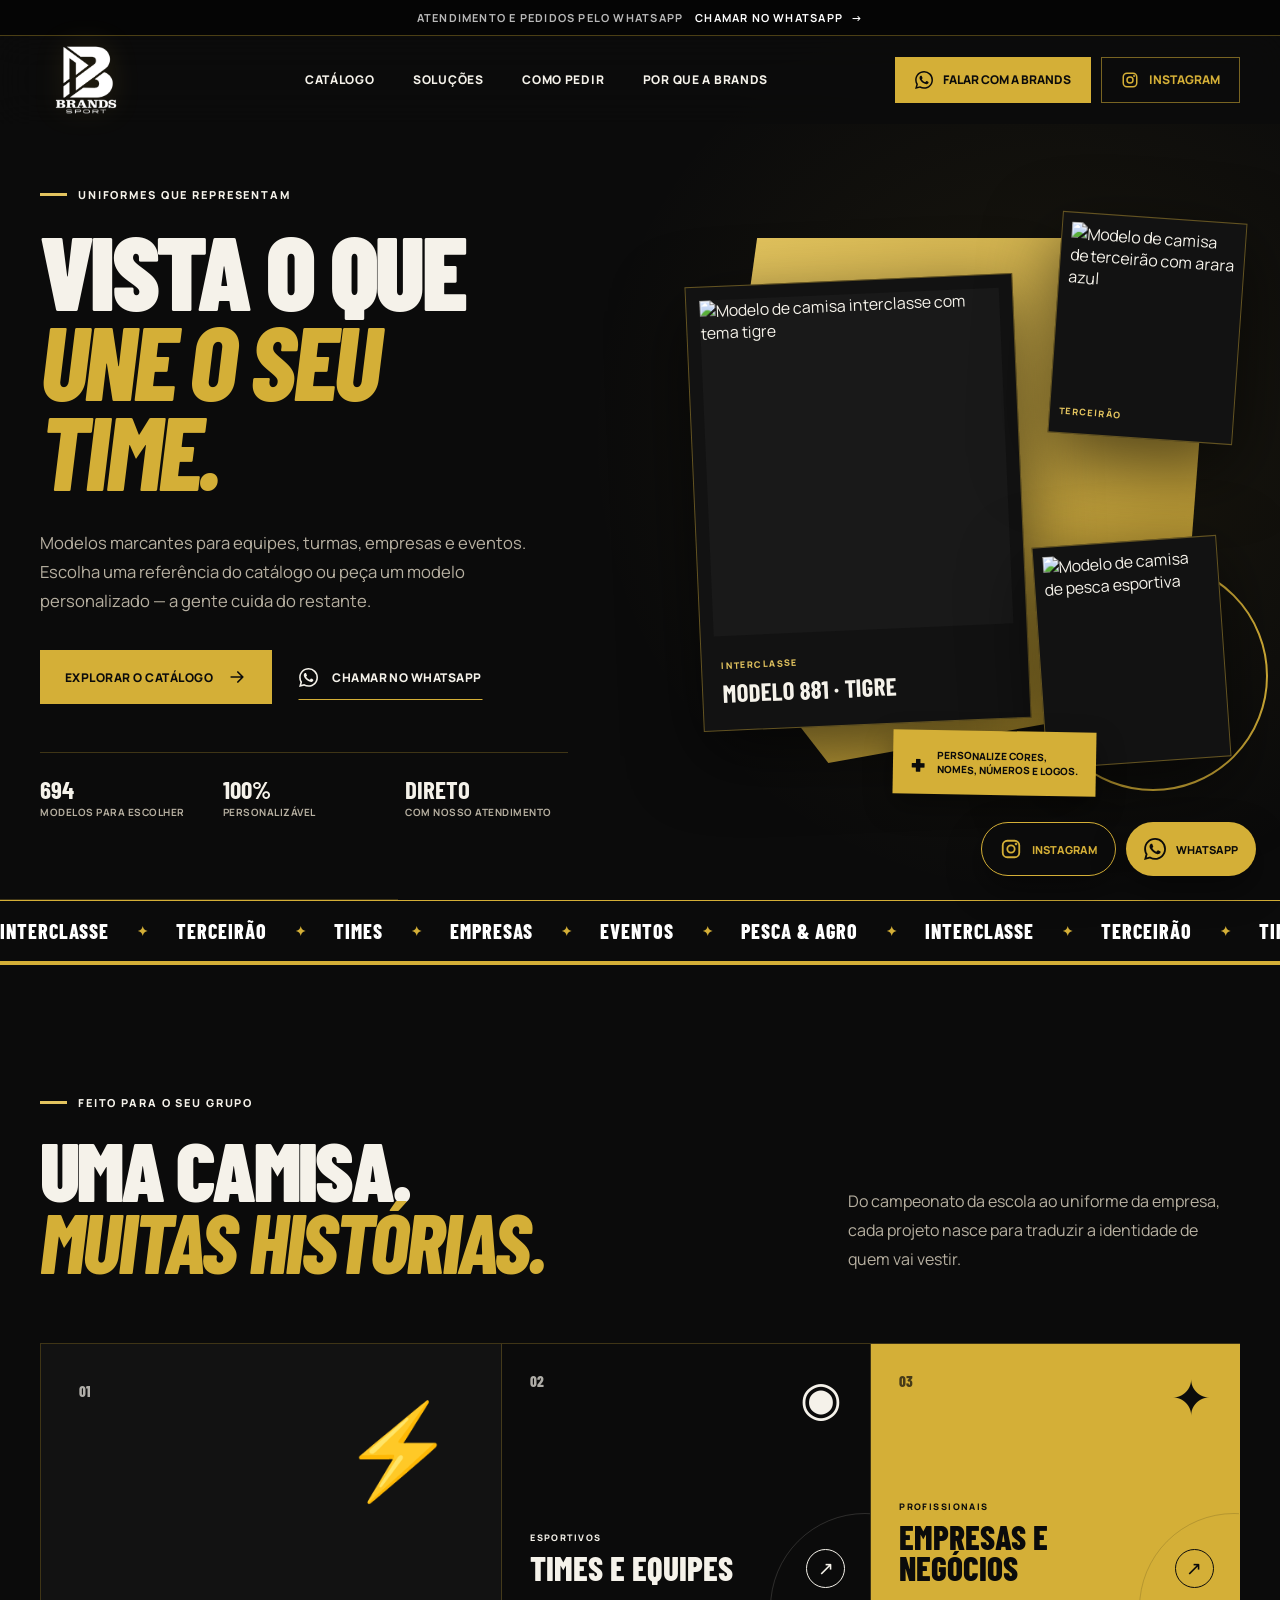
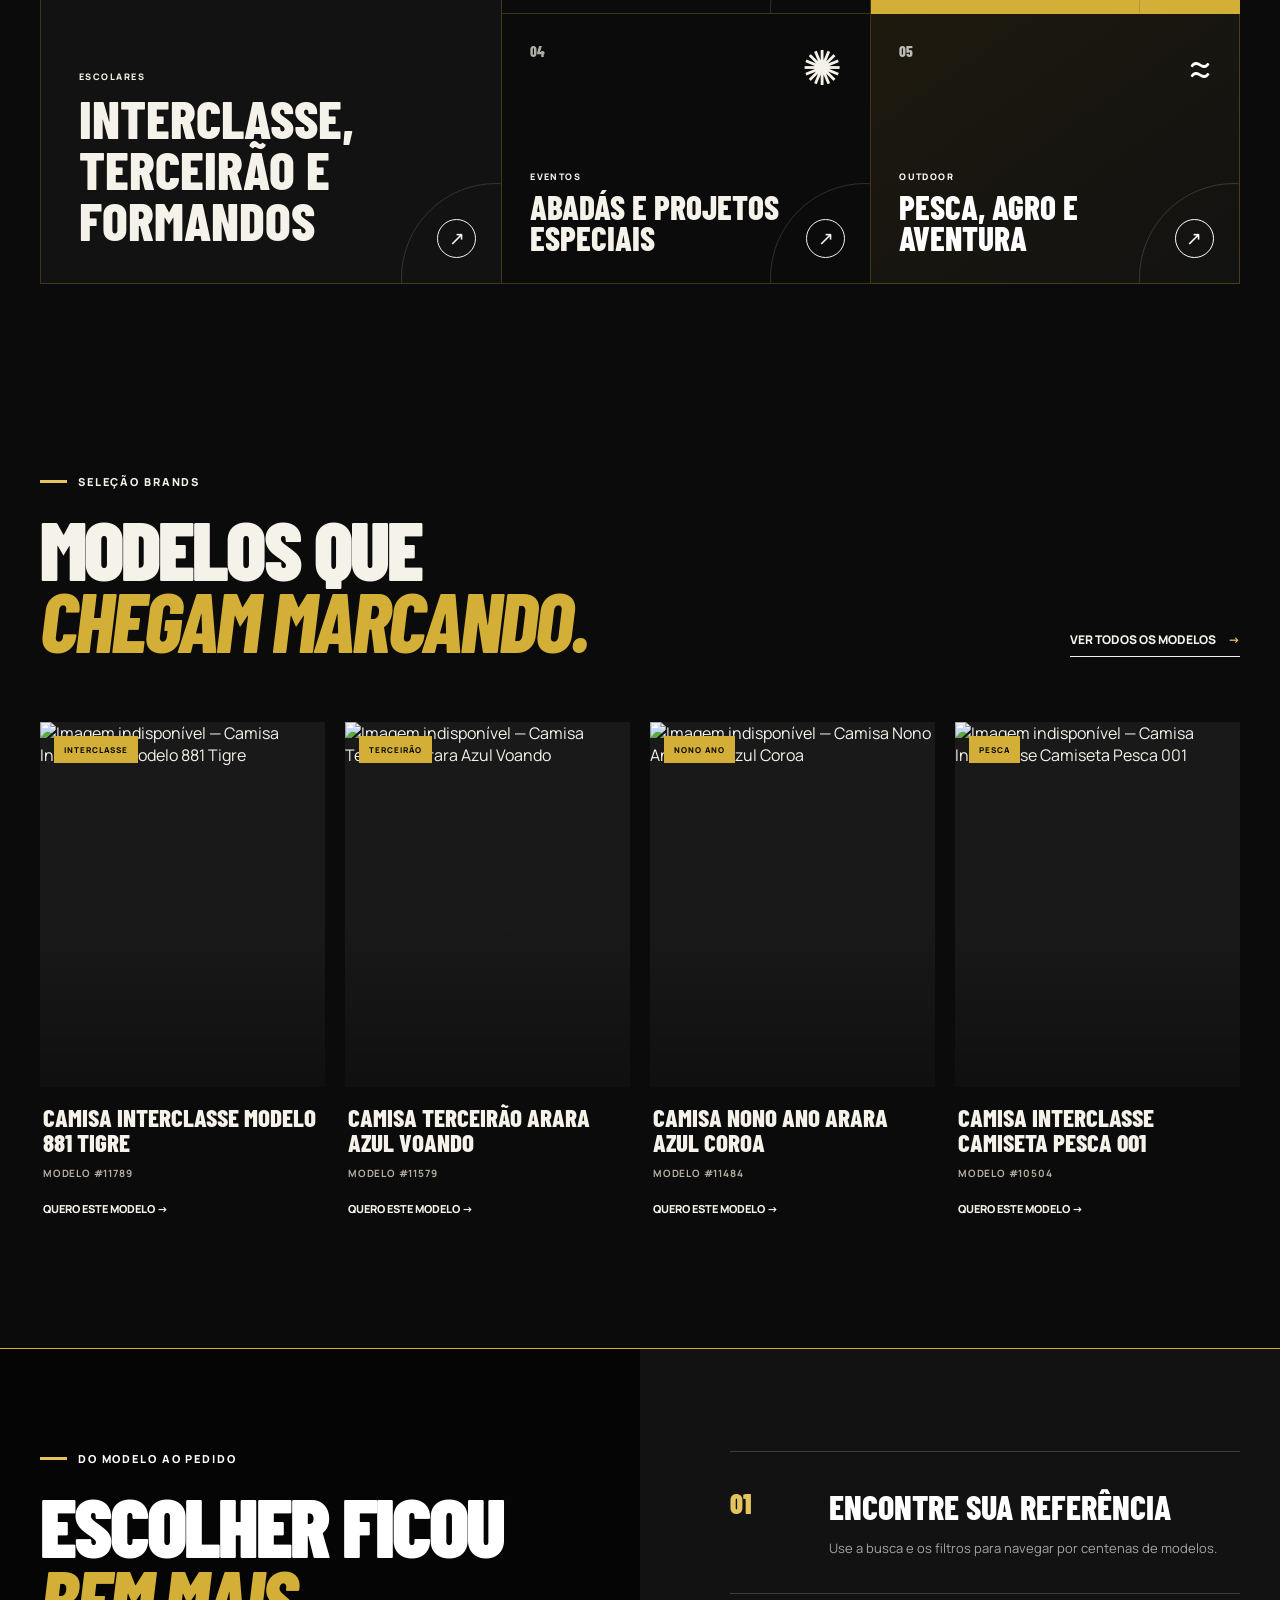
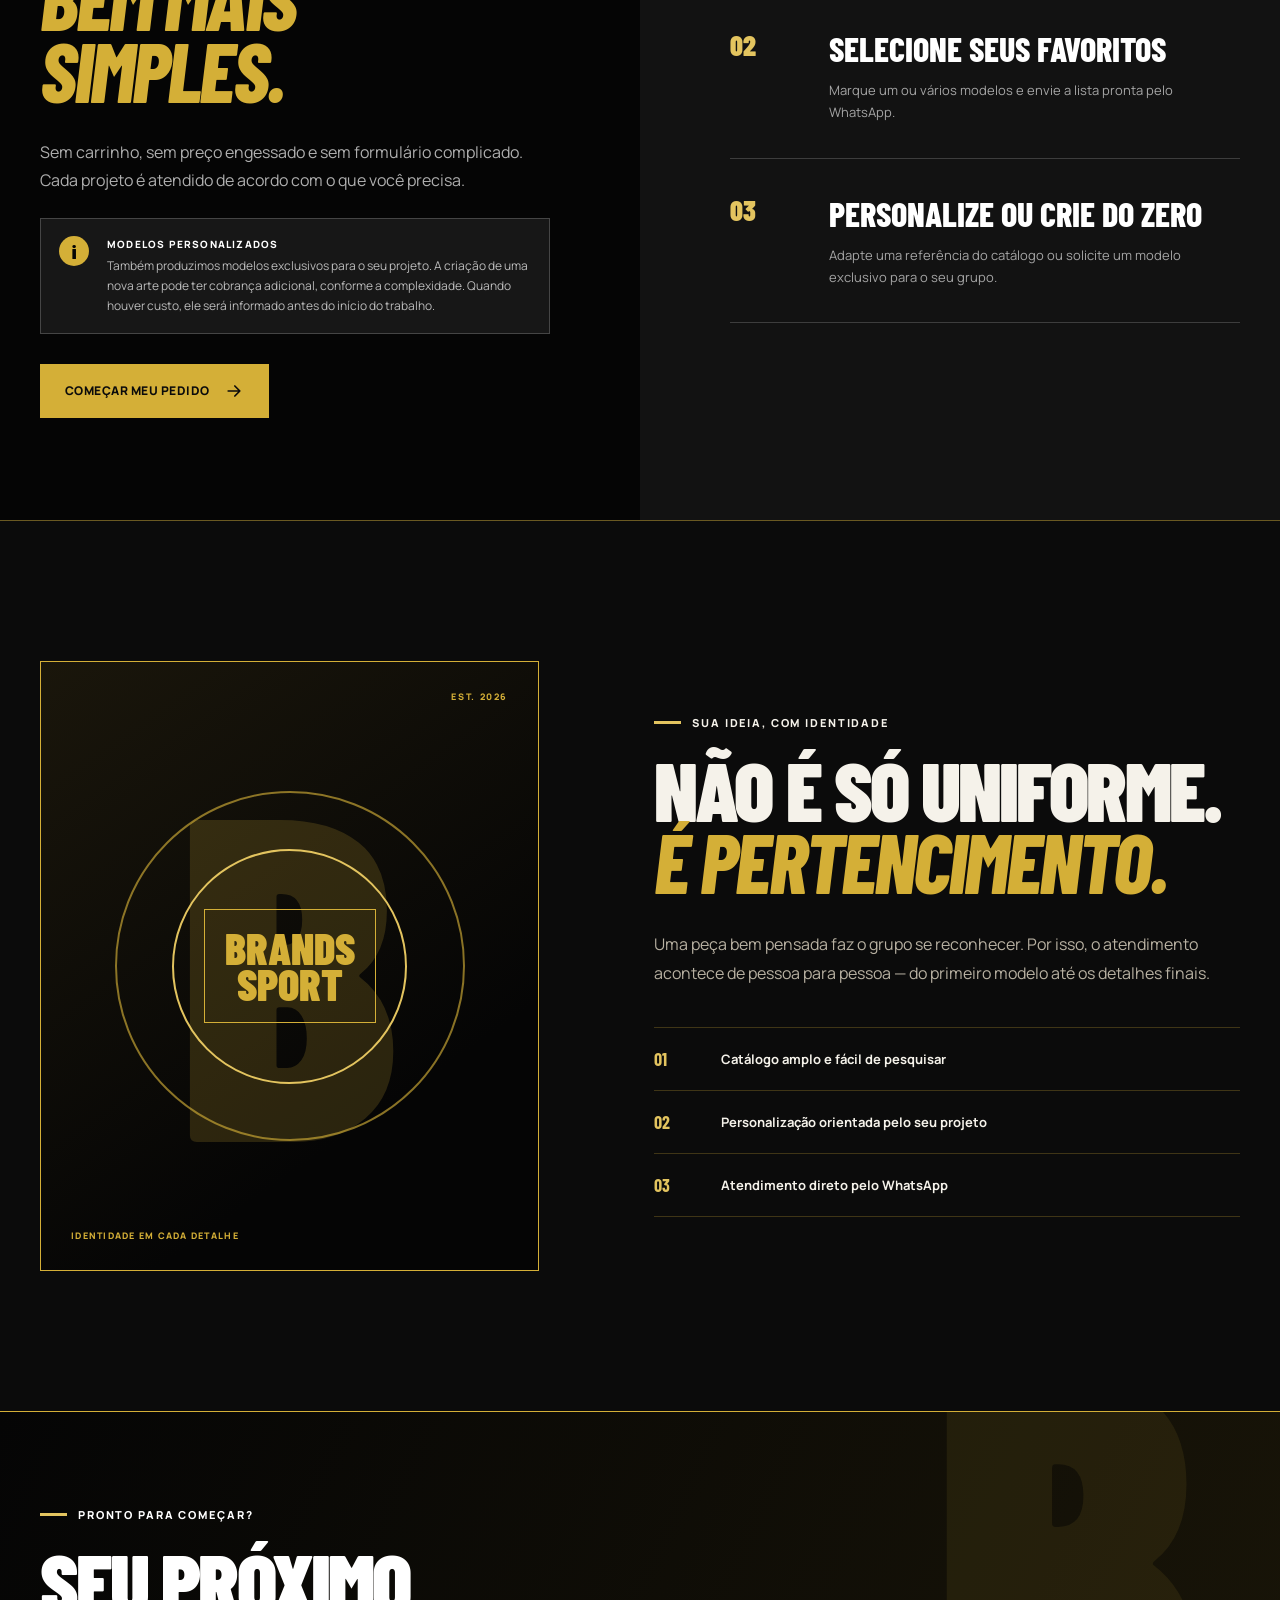
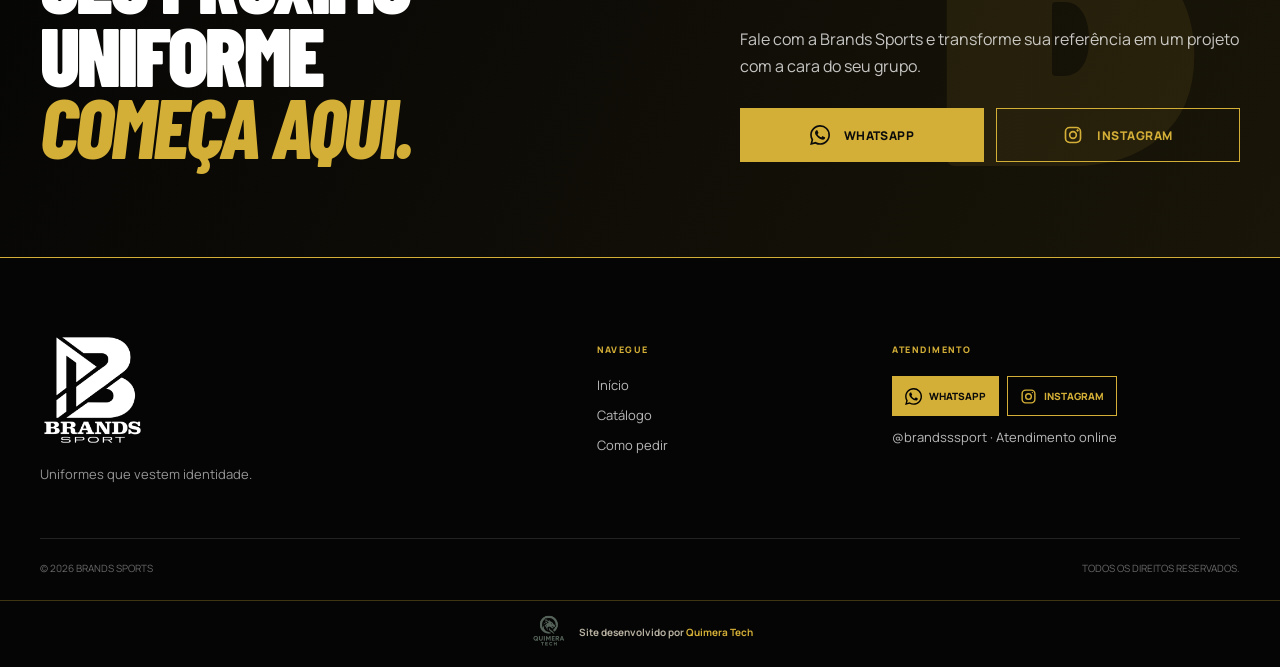
==== commit 94152eb6: "Aplica identidade preta e dourada" ====
--- a/index.html
+++ b/index.html
@@ -4,7 +4,7 @@
   <meta charset="utf-8">
   <meta name="viewport" content="width=device-width, initial-scale=1">
   <meta name="description" content="Brands Sports — uniformes e camisetas personalizadas para times, turmas, empresas, eventos, pesca e agro.">
-  <meta name="theme-color" content="#123f46">
+  <meta name="theme-color" content="#0B0B0B">
   <meta property="og:title" content="Brands Sports | Vista a sua identidade">
   <meta property="og:description" content="Escolha seu modelo e personalize cores, nomes, números e logos com atendimento direto pelo WhatsApp.">
   <title>Brands Sports | Uniformes personalizados</title>
--- a/styles.css
+++ b/styles.css
@@ -1,19 +1,27 @@
 :root {
-  --cream: #f5f0e6;
-  --cream-deep: #e9e0d2;
-  --paper: #fffdf8;
-  --teal: #123f46;
-  --teal-dark: #082c32;
-  --ink: #102f34;
-  --blue: #2864ff;
-  --blue-dark: #1749cc;
-  --coral: #ff603d;
-  --yellow: #f2cf4a;
-  --whatsapp: #21c766;
+  color-scheme: dark;
+  --black: #0B0B0B;
+  --black-deep: #050505;
+  --surface: #121212;
+  --surface-raised: #191919;
+  --gold: #D4AF37;
+  --gold-light: #e3c45f;
+  --gold-dark: #a88724;
+  --cream: var(--black);
+  --cream-deep: var(--surface-raised);
+  --paper: var(--surface);
+  --teal: var(--black);
+  --teal-dark: var(--black-deep);
+  --ink: #f5f2ea;
+  --blue: var(--gold);
+  --blue-dark: var(--gold-dark);
+  --coral: var(--gold-light);
+  --yellow: var(--gold);
+  --whatsapp: var(--gold);
   --white: #ffffff;
-  --muted: #68797a;
-  --line: rgba(16, 47, 52, 0.16);
-  --shadow: 0 22px 60px rgba(8, 44, 50, 0.13);
+  --muted: #b7b0a1;
+  --line: rgba(212, 175, 55, 0.26);
+  --shadow: 0 24px 70px rgba(0, 0, 0, 0.58);
   --font-display: "Barlow Condensed", "Arial Narrow", sans-serif;
   --font-body: "Manrope", Arial, sans-serif;
   --content: min(1380px, calc(100vw - 80px));
@@ -30,7 +38,8 @@
   margin: 0;
   min-width: 320px;
   color: var(--ink);
-  background: var(--cream);
+  background-color: var(--cream);
+  background-image: radial-gradient(circle at 82% 8%, rgba(212, 175, 55, .08), transparent 29rem);
   font-family: var(--font-body);
   -webkit-font-smoothing: antialiased;
   overflow-x: clip;
@@ -58,7 +67,7 @@
   top: 10px;
   left: 10px;
   padding: 12px 18px;
-  color: var(--white);
+  color: var(--black);
   background: var(--blue);
   transform: translateY(-150%);
   transition: transform .2s ease;
@@ -69,6 +78,7 @@
 :focus-visible {
   outline: 3px solid var(--yellow);
   outline-offset: 3px;
+  box-shadow: 0 0 0 2px var(--black), 0 0 0 5px var(--gold-light);
 }
 
 .announcement-bar {
@@ -80,6 +90,7 @@
   padding: 7px 20px;
   color: var(--white);
   background: var(--teal-dark);
+  border-bottom: 1px solid rgba(212, 175, 55, .34);
   font-size: 11px;
   font-weight: 700;
   letter-spacing: .11em;
@@ -95,7 +106,7 @@
   z-index: 100;
   top: 0;
   height: 88px;
-  background: rgba(245, 240, 230, .91);
+  background: rgba(11, 11, 11, .91);
   border-bottom: 1px solid transparent;
   backdrop-filter: blur(18px);
   transition: height .25s ease, border-color .25s ease, box-shadow .25s ease;
@@ -104,7 +115,7 @@
 .site-header.scrolled {
   height: 76px;
   border-bottom-color: var(--line);
-  box-shadow: 0 8px 28px rgba(8, 44, 50, .06);
+  box-shadow: 0 8px 30px rgba(0, 0, 0, .42);
 }
 
 .header-inner {
@@ -131,7 +142,7 @@
   width: 68px;
   height: 72px;
   object-fit: contain;
-  filter: brightness(0) saturate(100%) invert(17%) sepia(27%) saturate(1264%) hue-rotate(138deg) brightness(92%) contrast(93%);
+  filter: drop-shadow(0 0 14px rgba(212, 175, 55, .16));
   transition: transform .2s ease;
 }
 
@@ -181,8 +192,9 @@
   justify-content: center;
   gap: 10px;
   padding: 0 19px;
-  color: var(--white);
-  background: var(--teal);
+  color: var(--black);
+  background: var(--gold);
+  border: 1px solid var(--gold);
   font-size: 12px;
   font-weight: 800;
   text-transform: uppercase;
@@ -190,10 +202,10 @@
 }
 
 .header-cta svg { width: 18px; height: 18px; fill: currentColor; }
-.header-cta:hover { background: var(--blue); transform: translateY(-2px); }
-.header-instagram { background: linear-gradient(135deg, #833ab4 0%, #e1306c 55%, #f77737 100%); }
+.header-cta:hover { color: var(--gold); background: var(--black); transform: translateY(-2px); }
+.header-instagram { color: var(--gold); background: transparent; border-color: rgba(212, 175, 55, .55); }
 .header-instagram svg { fill: none; stroke: currentColor; }
-.header-instagram:hover { background: var(--blue); }
+.header-instagram:hover { color: var(--black); background: var(--gold); }
 
 .menu-button {
   display: none;
@@ -244,7 +256,7 @@
   inset: 0;
   opacity: .22;
   pointer-events: none;
-  background-image: radial-gradient(rgba(16, 47, 52, .16) .6px, transparent .6px);
+  background-image: radial-gradient(rgba(212, 175, 55, .24) .6px, transparent .6px);
   background-size: 6px 6px;
   mask-image: linear-gradient(to right, #000, transparent 60%);
 }
@@ -294,7 +306,7 @@
 .hero-lead {
   max-width: 590px;
   margin: 33px 0 0;
-  color: #506467;
+  color: var(--muted);
   font-size: clamp(16px, 1.3vw, 19px);
   line-height: 1.75;
 }
@@ -324,9 +336,9 @@
 }
 
 .button svg { width: 20px; height: 20px; }
-.button-primary { color: var(--white); background: var(--blue); }
-.button-primary:hover { background: var(--blue-dark); transform: translateY(-3px); }
-.button-link { min-height: 46px; padding: 0; border-bottom: 1px solid var(--ink); }
+.button-primary { color: var(--black); background: var(--gold); }
+.button-primary:hover { color: var(--black); background: var(--gold-light); transform: translateY(-3px); }
+.button-link { min-height: 46px; padding: 0; border-bottom: 1px solid var(--gold); }
 .button-link svg { width: 19px; height: 19px; fill: currentColor; }
 .button-link:hover { color: var(--blue); border-color: var(--blue); }
 
@@ -355,7 +367,7 @@
   right: 25px;
   bottom: 40px;
   left: 74px;
-  background: var(--blue);
+  background: linear-gradient(145deg, var(--gold-light), var(--gold-dark));
   clip-path: polygon(10% 0, 100% 0, 93% 88%, 24% 100%, 0 70%);
 }
 
@@ -367,7 +379,7 @@
   bottom: 12px;
   width: 230px;
   height: 230px;
-  border: 2px solid var(--coral);
+  border: 2px solid var(--gold);
   border-radius: 50%;
 }
 
@@ -375,6 +387,7 @@
   position: absolute;
   z-index: 2;
   background: var(--paper);
+  border: 1px solid rgba(212, 175, 55, .42);
   box-shadow: var(--shadow);
 }
 
@@ -389,7 +402,7 @@
 .showcase-card-main .showcase-image {
   aspect-ratio: 1 / 1.12;
   overflow: hidden;
-  background: #ece8df;
+  background: var(--surface-raised);
 }
 
 .showcase-card-main img { width: 100%; height: 100%; object-fit: cover; }
@@ -417,10 +430,10 @@
   align-items: center;
   gap: 12px;
   padding: 13px 18px;
-  color: var(--ink);
+  color: var(--black);
   background: var(--yellow);
   transform: rotate(1deg);
-  box-shadow: 0 12px 28px rgba(8, 44, 50, .15);
+  box-shadow: 0 12px 28px rgba(0, 0, 0, .36);
 }
 
 .showcase-note span { font-family: var(--font-display); font-size: 32px; font-weight: 900; }
@@ -430,7 +443,8 @@
   overflow: hidden;
   color: var(--white);
   background: var(--teal);
-  border-bottom: 5px solid var(--coral);
+  border-top: 1px solid var(--gold);
+  border-bottom: 4px solid var(--gold);
 }
 
 .ticker-track {
@@ -497,10 +511,11 @@
 }
 
 .solution-card:hover::before { transform: scale(1.25); }
-.solution-card:hover { color: var(--white); background: var(--teal); }
+.solution-card:hover { color: var(--black); background: var(--gold); }
 .solution-card-large { grid-row: span 2; padding: 38px; background: var(--paper); }
-.solution-card-coral { color: var(--white); background: var(--coral); }
-.solution-card-blue { color: var(--white); background: var(--blue); }
+.solution-card-coral { color: var(--black); background: var(--gold); }
+.solution-card-coral:hover { color: var(--black); background: var(--gold-light); }
+.solution-card-blue { color: var(--white); background: linear-gradient(145deg, #1d190d, var(--surface)); }
 .solution-number { font-family: var(--font-display); font-size: 15px; font-weight: 800; opacity: .7; }
 .solution-icon { position: absolute; top: 28px; right: 28px; font-family: var(--font-display); font-size: 48px; line-height: 1; }
 .solution-card-large .solution-icon { top: 56px; right: 45px; font-size: 92px; color: var(--blue); }
@@ -534,10 +549,10 @@
 
 .featured-card { min-width: 0; }
 .featured-media { position: relative; display: block; aspect-ratio: .78; overflow: hidden; background: var(--cream-deep); }
-.featured-media::after { content: ""; position: absolute; inset: 0; background: linear-gradient(to top, rgba(8, 44, 50, .16), transparent 40%); pointer-events: none; }
+.featured-media::after { content: ""; position: absolute; inset: 0; background: linear-gradient(to top, rgba(0, 0, 0, .38), transparent 45%); pointer-events: none; }
 .featured-media img { width: 100%; height: 100%; object-fit: cover; transition: transform .5s cubic-bezier(.2,.7,.2,1); }
 .featured-media:hover img { transform: scale(1.045); }
-.featured-media > span { position: absolute; z-index: 2; top: 14px; left: 14px; padding: 8px 10px; color: var(--white); background: var(--teal); font-size: 8px; font-weight: 800; letter-spacing: .12em; text-transform: uppercase; }
+.featured-media > span { position: absolute; z-index: 2; top: 14px; left: 14px; padding: 8px 10px; color: var(--black); background: var(--gold); font-size: 8px; font-weight: 800; letter-spacing: .12em; text-transform: uppercase; }
 .featured-card > div:last-child { padding: 18px 3px 0; }
 .featured-card h3 { min-height: 52px; margin: 0; font-family: var(--font-display); font-size: 25px; font-weight: 800; line-height: 1; text-transform: uppercase; }
 .featured-card p { margin: 9px 0 16px; color: var(--muted); font-size: 10px; font-weight: 700; letter-spacing: .08em; text-transform: uppercase; }
@@ -548,7 +563,9 @@
   display: grid;
   grid-template-columns: minmax(0, 1fr) minmax(0, 1fr);
   color: var(--white);
-  background: var(--teal);
+  background: var(--surface);
+  border-top: 1px solid var(--gold);
+  border-bottom: 1px solid rgba(212, 175, 55, .45);
 }
 
 .process-intro { padding: clamp(70px, 8vw, 130px) max(40px, calc((100vw - min(1380px, calc(100vw - 80px))) / 2)); padding-right: clamp(55px, 7vw, 120px); background: var(--teal-dark); }
@@ -560,8 +577,8 @@
 .custom-art-note strong { display: block; margin: 1px 0 5px; font-size: 10px; font-weight: 800; letter-spacing: .12em; text-transform: uppercase; }
 .custom-art-note div > span { display: block; color: rgba(255,255,255,.7); font-size: 12px; line-height: 1.65; }
 .process-intro .custom-art-note { margin: -8px 0 30px; }
-.button-light { color: var(--teal-dark); background: var(--white); }
-.button-light:hover { color: var(--white); background: var(--blue); transform: translateY(-3px); }
+.button-light { color: var(--black); background: var(--gold); }
+.button-light:hover { color: var(--black); background: var(--gold-light); transform: translateY(-3px); }
 
 .process-list { padding: clamp(60px, 8vw, 120px) max(40px, calc((100vw - min(1380px, calc(100vw - 80px))) / 2)); padding-left: clamp(50px, 7vw, 110px); }
 .process-step { display: grid; grid-template-columns: 74px 1fr; gap: 25px; padding: 34px 0; border-bottom: 1px solid rgba(255,255,255,.18); }
@@ -571,12 +588,12 @@
 .process-step p { max-width: 470px; margin: 0; color: rgba(255,255,255,.62); font-size: 13px; line-height: 1.7; }
 
 .quality-section { width: var(--content); display: grid; grid-template-columns: .92fr 1.08fr; gap: clamp(60px, 9vw, 150px); align-items: center; margin: auto; padding: 140px 0; }
-.quality-art { position: relative; min-height: 610px; display: grid; place-items: center; overflow: hidden; color: var(--white); background: var(--blue); }
+.quality-art { position: relative; min-height: 610px; display: grid; place-items: center; overflow: hidden; color: var(--gold); background: linear-gradient(145deg, #1a160b, var(--black-deep) 72%); border: 1px solid var(--gold); }
 .quality-letter { font-family: var(--font-display); font-size: 460px; font-weight: 900; line-height: 1; opacity: .18; transform: translateY(-8px); }
-.quality-ring { position: absolute; border: 2px solid rgba(255,255,255,.7); border-radius: 50%; }
+.quality-ring { position: absolute; border: 2px solid rgba(212, 175, 55, .64); border-radius: 50%; }
 .quality-ring-one { width: 350px; height: 350px; }
-.quality-ring-two { width: 235px; height: 235px; border-color: var(--yellow); }
-.quality-art p { position: absolute; margin: 0; padding: 20px; border: 1px solid rgba(255,255,255,.75); font-family: var(--font-display); font-size: 44px; font-weight: 900; line-height: .82; text-align: center; }
+.quality-ring-two { width: 235px; height: 235px; border-color: var(--gold-light); }
+.quality-art p { position: absolute; margin: 0; padding: 20px; border: 1px solid var(--gold); font-family: var(--font-display); font-size: 44px; font-weight: 900; line-height: .82; text-align: center; }
 .quality-art::before { content: "EST. 2026"; position: absolute; top: 28px; right: 30px; font-size: 9px; font-weight: 800; letter-spacing: .18em; }
 .quality-art::after { content: "IDENTIDADE EM CADA DETALHE"; position: absolute; bottom: 28px; left: 30px; font-size: 9px; font-weight: 800; letter-spacing: .14em; }
 .quality-copy > p:not(.eyebrow) { max-width: 570px; margin: 32px 0; color: var(--muted); font-size: 16px; line-height: 1.8; }
@@ -584,19 +601,19 @@
 .quality-copy li { display: grid; grid-template-columns: 52px 1fr; gap: 15px; align-items: center; padding: 20px 0; border-bottom: 1px solid var(--line); font-size: 13px; font-weight: 700; }
 .quality-copy li span { color: var(--coral); font-family: var(--font-display); font-size: 18px; }
 
-.cta-section { position: relative; overflow: hidden; display: grid; grid-template-columns: 1.1fr .9fr; gap: 70px; align-items: end; padding: 95px max(40px, calc((100vw - min(1380px, calc(100vw - 80px))) / 2)); color: var(--white); background: var(--blue); }
-.cta-section::after { content: "B"; position: absolute; top: -150px; right: 6%; color: rgba(255,255,255,.08); font-family: var(--font-display); font-size: 560px; font-weight: 900; line-height: 1; }
+.cta-section { position: relative; overflow: hidden; display: grid; grid-template-columns: 1.1fr .9fr; gap: 70px; align-items: end; padding: 95px max(40px, calc((100vw - min(1380px, calc(100vw - 80px))) / 2)); color: var(--white); background: linear-gradient(115deg, var(--black-deep), #191508); border-top: 1px solid var(--gold); border-bottom: 1px solid var(--gold); }
+.cta-section::after { content: "B"; position: absolute; top: -150px; right: 6%; color: rgba(212,175,55,.09); font-family: var(--font-display); font-size: 560px; font-weight: 900; line-height: 1; }
 .cta-copy, .cta-action { position: relative; z-index: 1; }
 .cta-action { max-width: 500px; justify-self: end; }
 .cta-action p { margin: 0 0 28px; color: rgba(255,255,255,.76); line-height: 1.7; }
 .cta-buttons { display: grid; grid-template-columns: repeat(2, minmax(0, 1fr)); gap: 12px; }
 .cta-buttons .button { min-width: 0; width: 100%; padding-right: 18px; padding-left: 18px; }
-.button-whatsapp { color: var(--teal-dark); background: var(--whatsapp); }
+.button-whatsapp { color: var(--black); background: var(--whatsapp); }
 .button-whatsapp svg { fill: currentColor; }
-.button-whatsapp:hover { background: var(--white); transform: translateY(-3px); }
-.button-instagram { color: var(--white); background: linear-gradient(135deg, #833ab4 0%, #e1306c 55%, #f77737 100%); border-color: transparent; }
+.button-whatsapp:hover { background: var(--gold-light); transform: translateY(-3px); }
+.button-instagram { color: var(--gold); background: transparent; border-color: var(--gold); }
 .button-instagram svg { fill: none; stroke: currentColor; }
-.button-instagram:hover { color: var(--teal-dark); background: var(--white); transform: translateY(-3px); }
+.button-instagram:hover { color: var(--black); background: var(--gold); transform: translateY(-3px); }
 
 .site-footer { padding: 75px max(40px, calc((100vw - min(1380px, calc(100vw - 80px))) / 2)) 25px; color: var(--white); background: var(--teal-dark); }
 .footer-main { display: grid; grid-template-columns: 1.4fr .65fr 1fr; gap: 70px; padding-bottom: 55px; }
@@ -611,10 +628,10 @@
 .footer-contact-button svg { width: 17px; height: 17px; flex: 0 0 auto; }
 .footer-contact-button span { color: inherit; font-size: 10px; }
 .footer-contact-button:hover { transform: translateY(-2px); }
-.footer-contact .footer-whatsapp { color: #073e22; background: var(--whatsapp); border-color: var(--whatsapp); }
-.footer-contact .footer-whatsapp:hover { color: var(--teal-dark); background: var(--white); }
-.footer-contact .footer-instagram { color: var(--white); background: linear-gradient(135deg, #833ab4 0%, #e1306c 55%, #f77737 100%); border-color: transparent; }
-.footer-contact .footer-instagram:hover { color: var(--teal-dark); background: var(--white); }
+.footer-contact .footer-whatsapp { color: var(--black); background: var(--gold); border-color: var(--gold); }
+.footer-contact .footer-whatsapp:hover { color: var(--black); background: var(--gold-light); }
+.footer-contact .footer-instagram { color: var(--gold); background: transparent; border-color: var(--gold); }
+.footer-contact .footer-instagram:hover { color: var(--black); background: var(--gold); }
 .footer-bottom { display: flex; justify-content: space-between; gap: 25px; padding-top: 22px; border-top: 1px solid rgba(255,255,255,.12); color: rgba(255,255,255,.4); font-size: 10px; text-transform: uppercase; }
 
 .global-developer-credit {
@@ -623,15 +640,15 @@
   justify-content: center;
   width: 100%;
   padding: 12px clamp(24px, 6vw, 96px) 16px;
-  background: var(--white);
-  border-top: 1px solid #e6e8e4;
+  background: var(--black-deep);
+  border-top: 1px solid rgba(212, 175, 55, .28);
 }
 
 .developer-credit {
   display: inline-flex;
   align-items: center;
   gap: 9px;
-  color: #536058;
+  color: var(--muted);
   font-size: 10px;
   font-weight: 700;
   transition: color .18s ease;
@@ -644,9 +661,9 @@
   opacity: .88;
 }
 
-.developer-credit strong { color: #075c2a; }
+.developer-credit strong { color: var(--gold); }
 .developer-credit:hover,
-.developer-credit:focus-visible { color: #075c2a; }
+.developer-credit:focus-visible { color: var(--gold); }
 
 .floating-contact-actions {
   position: fixed;
@@ -672,12 +689,12 @@
   transition: transform .2s ease, background .2s ease;
 }
 
-.floating-whatsapp { color: #073e22; background: var(--whatsapp); box-shadow: 0 14px 35px rgba(12, 105, 52, .28); }
+.floating-whatsapp { color: var(--black); background: var(--gold); box-shadow: 0 14px 35px rgba(0, 0, 0, .42); }
 .floating-whatsapp svg { width: 22px; height: 22px; fill: currentColor; }
-.floating-whatsapp:hover { background: var(--white); transform: translateY(-3px); }
-.floating-instagram { color: var(--white); background: linear-gradient(135deg, #833ab4 0%, #e1306c 55%, #f77737 100%); box-shadow: 0 14px 35px rgba(131, 58, 180, .24); }
+.floating-whatsapp:hover { background: var(--gold-light); transform: translateY(-3px); }
+.floating-instagram { color: var(--gold); background: var(--black); border: 1px solid var(--gold); box-shadow: 0 14px 35px rgba(0, 0, 0, .42); }
 .floating-instagram svg { width: 22px; height: 22px; fill: none; stroke: currentColor; }
-.floating-instagram:hover { color: var(--teal-dark); background: var(--white); transform: translateY(-3px); }
+.floating-instagram:hover { color: var(--black); background: var(--gold); transform: translateY(-3px); }
 .mobile-whatsapp-bar { display: none; }
 
 .reveal { opacity: 0; transform: translateY(24px); transition: opacity .7s ease, transform .7s ease; }
@@ -685,7 +702,7 @@
 
 /* Catálogo */
 .catalog-page { background: var(--paper); }
-.catalog-page .site-header { background: rgba(245,240,230,.94); }
+.catalog-page .site-header { background: rgba(11,11,11,.94); }
 .catalog-hero {
   min-height: 440px;
   display: grid;
@@ -694,9 +711,10 @@
   gap: 70px;
   padding: 86px max(40px, calc((100vw - min(1380px, calc(100vw - 80px))) / 2));
   color: var(--white);
-  background-color: var(--teal);
-  background-image: linear-gradient(rgba(255,255,255,.045) 1px, transparent 1px), linear-gradient(90deg, rgba(255,255,255,.045) 1px, transparent 1px);
+  background-color: var(--black-deep);
+  background-image: linear-gradient(rgba(212,175,55,.075) 1px, transparent 1px), linear-gradient(90deg, rgba(212,175,55,.075) 1px, transparent 1px);
   background-size: 54px 54px;
+  border-bottom: 1px solid var(--gold);
 }
 
 .catalog-hero h1 { font-size: clamp(64px, 7.5vw, 112px); }
@@ -710,36 +728,36 @@
 .catalog-toolbar { display: grid; grid-template-columns: .92fr 1.08fr; gap: 70px; align-items: end; margin-bottom: 56px; padding-bottom: 48px; border-bottom: 1px solid var(--line); }
 .catalog-search, .catalog-tabs-wrap { min-width: 0; }
 .catalog-search label, .catalog-tabs-wrap > p, .catalog-kicker { display: block; margin: 0 0 12px; font-size: 9px; font-weight: 800; letter-spacing: .15em; text-transform: uppercase; }
-.catalog-search-field { height: 60px; display: grid; grid-template-columns: 24px 1fr auto; align-items: center; gap: 13px; padding-left: 19px; background: var(--white); border: 1px solid rgba(16,47,52,.24); transition: border .2s ease, box-shadow .2s ease; }
-.catalog-search-field:focus-within { border-color: var(--blue); box-shadow: 0 0 0 3px rgba(40,100,255,.11); }
+.catalog-search-field { height: 60px; display: grid; grid-template-columns: 24px 1fr auto; align-items: center; gap: 13px; padding-left: 19px; background: var(--surface-raised); border: 1px solid rgba(212,175,55,.32); transition: border .2s ease, box-shadow .2s ease; }
+.catalog-search-field:focus-within { border-color: var(--gold); box-shadow: 0 0 0 3px rgba(212,175,55,.13); }
 .catalog-search-field svg { width: 21px; height: 21px; }
 .catalog-search-field input { min-width: 0; width: 100%; height: 100%; padding: 0; color: var(--ink); background: transparent; border: 0; outline: 0; font-size: 13px; }
-.catalog-search-field input::placeholder { color: #8b9898; }
-.catalog-search-field button { align-self: stretch; padding: 0 25px; color: var(--white); background: var(--blue); border: 0; font-size: 11px; font-weight: 800; text-transform: uppercase; cursor: pointer; }
-.catalog-search-field button:hover { background: var(--blue-dark); }
+.catalog-search-field input::placeholder { color: #8f8a80; }
+.catalog-search-field button { align-self: stretch; padding: 0 25px; color: var(--black); background: var(--gold); border: 0; font-size: 11px; font-weight: 800; text-transform: uppercase; cursor: pointer; }
+.catalog-search-field button:hover { background: var(--gold-light); }
 .catalog-tabs { display: flex; flex-wrap: wrap; gap: 8px; }
 .catalog-tab { min-height: 38px; padding: 0 14px; color: var(--ink); background: transparent; border: 1px solid var(--line); font-size: 9px; font-weight: 800; letter-spacing: .04em; text-transform: uppercase; cursor: pointer; transition: color .2s ease, background .2s ease, border .2s ease; }
 .catalog-tab:hover { border-color: var(--blue); }
-.catalog-tab.active { color: var(--white); background: var(--teal); border-color: var(--teal); }
+.catalog-tab.active { color: var(--black); background: var(--gold); border-color: var(--gold); }
 
 .catalog-results-head { display: flex; align-items: end; justify-content: space-between; gap: 30px; margin-bottom: 27px; }
 .catalog-results-head p { margin: 0; }
 .catalog-results-head strong { font-family: var(--font-display); font-size: 30px; font-weight: 800; text-transform: uppercase; }
 .catalog-results-head > p { color: var(--muted); font-size: 11px; font-weight: 700; }
-.catalog-results-head > p span { width: 24px; height: 24px; display: inline-grid; place-items: center; margin-left: 6px; color: var(--white); background: var(--blue); border-radius: 50%; }
+.catalog-results-head > p span { width: 24px; height: 24px; display: inline-grid; place-items: center; margin-left: 6px; color: var(--black); background: var(--gold); border-radius: 50%; }
 
 .catalog-grid { display: grid; grid-template-columns: repeat(4, minmax(0, 1fr)); gap: 42px 18px; }
 .catalog-card { position: relative; min-width: 0; }
 .catalog-card-media { position: relative; width: 100%; display: block; aspect-ratio: .83; padding: 0; overflow: hidden; background: var(--cream); border: 0; cursor: zoom-in; }
-.catalog-card-media::after { content: "VER DETALHES"; position: absolute; z-index: 3; right: 14px; bottom: 14px; padding: 9px 11px; color: var(--white); background: var(--teal); font-size: 8px; font-weight: 800; letter-spacing: .08em; opacity: 0; transform: translateY(8px); transition: opacity .25s ease, transform .25s ease; }
+.catalog-card-media::after { content: "VER DETALHES"; position: absolute; z-index: 3; right: 14px; bottom: 14px; padding: 9px 11px; color: var(--black); background: var(--gold); font-size: 8px; font-weight: 800; letter-spacing: .08em; opacity: 0; transform: translateY(8px); transition: opacity .25s ease, transform .25s ease; }
 .catalog-card-media:hover::after { opacity: 1; transform: translateY(0); }
 .catalog-card-media img { width: 100%; height: 100%; object-fit: cover; transition: transform .5s cubic-bezier(.2,.7,.2,1), opacity .2s ease; }
 .catalog-card-media:hover img { transform: scale(1.045); }
-.catalog-card-category { position: absolute; z-index: 2; top: 12px; left: 12px; padding: 7px 9px; color: var(--white); background: var(--teal); font-size: 8px; font-weight: 800; letter-spacing: .1em; text-transform: uppercase; }
-.catalog-card-select { position: absolute; z-index: 5; top: 12px; right: 12px; width: 40px; height: 40px; display: grid; place-items: center; padding: 0; color: var(--ink); background: rgba(255,255,255,.94); border: 1px solid rgba(16,47,52,.12); border-radius: 50%; cursor: pointer; box-shadow: 0 6px 18px rgba(8,44,50,.12); transition: color .2s ease, background .2s ease, transform .2s ease; }
+.catalog-card-category { position: absolute; z-index: 2; top: 12px; left: 12px; padding: 7px 9px; color: var(--black); background: var(--gold); font-size: 8px; font-weight: 800; letter-spacing: .1em; text-transform: uppercase; }
+.catalog-card-select { position: absolute; z-index: 5; top: 12px; right: 12px; width: 40px; height: 40px; display: grid; place-items: center; padding: 0; color: var(--gold); background: rgba(11,11,11,.94); border: 1px solid rgba(212,175,55,.5); border-radius: 50%; cursor: pointer; box-shadow: 0 6px 18px rgba(0,0,0,.35); transition: color .2s ease, background .2s ease, transform .2s ease; }
 .catalog-card-select svg { width: 19px; height: 19px; opacity: 0; transform: scale(.55); transition: opacity .18s ease, transform .18s ease; }
 .catalog-card-select:hover { transform: scale(1.07); }
-.catalog-card.selected .catalog-card-select { color: var(--white); background: var(--blue); border-color: var(--blue); }
+.catalog-card.selected .catalog-card-select { color: var(--black); background: var(--gold); border-color: var(--gold); }
 .catalog-card.selected .catalog-card-select svg { opacity: 1; transform: scale(1); }
 .catalog-card.selected .catalog-card-media { box-shadow: inset 0 0 0 4px var(--blue); }
 .catalog-card.selected .catalog-card-media img { opacity: .88; }
@@ -753,34 +771,34 @@
 
 .catalog-load-more { display: flex; justify-content: center; padding-top: 65px; }
 .button-outline { min-width: 270px; color: var(--ink); background: transparent; border-color: var(--ink); }
-.button-outline:hover { color: var(--white); background: var(--teal); transform: translateY(-2px); }
+.button-outline:hover { color: var(--black); background: var(--gold); border-color: var(--gold); transform: translateY(-2px); }
 .catalog-empty { max-width: 620px; margin: 35px auto; padding: 70px 30px; text-align: center; background: var(--cream); }
-.catalog-empty > span { width: 62px; height: 62px; display: grid; place-items: center; margin: 0 auto 20px; color: var(--white); background: var(--coral); border-radius: 50%; font-family: var(--font-display); font-size: 34px; font-weight: 900; }
+.catalog-empty > span { width: 62px; height: 62px; display: grid; place-items: center; margin: 0 auto 20px; color: var(--black); background: var(--gold); border-radius: 50%; font-family: var(--font-display); font-size: 34px; font-weight: 900; }
 .catalog-empty h2 { margin: 0; font-family: var(--font-display); font-size: 38px; text-transform: uppercase; }
 .catalog-empty p { margin: 12px auto 25px; color: var(--muted); line-height: 1.7; }
 
-.catalog-help { display: grid; grid-template-columns: repeat(3, 1fr); color: var(--white); background: var(--teal); }
+.catalog-help { display: grid; grid-template-columns: repeat(3, 1fr); color: var(--white); background: var(--black-deep); border-top: 1px solid var(--gold); border-bottom: 1px solid var(--gold); }
 .catalog-help > div { display: grid; grid-template-columns: 75px 1fr; align-items: center; gap: 20px; min-height: 150px; padding: 35px max(30px, calc((100vw - min(1380px, calc(100vw - 80px))) / 6)); border-right: 1px solid rgba(255,255,255,.14); }
 .catalog-help span { color: var(--yellow); font-family: var(--font-display); font-size: 36px; font-weight: 900; }
 .catalog-help p { margin: 0; color: rgba(255,255,255,.7); font-size: 13px; line-height: 1.55; }
 .catalog-help strong { display: block; color: var(--white); font-family: var(--font-display); font-size: 24px; text-transform: uppercase; }
 
-.selection-bar { position: fixed; z-index: 120; right: 50%; bottom: 20px; width: min(760px, calc(100vw - 40px)); min-height: 74px; display: flex; align-items: center; justify-content: space-between; gap: 24px; padding: 10px 10px 10px 18px; color: var(--white); background: var(--teal-dark); box-shadow: 0 20px 55px rgba(8,44,50,.32); transform: translateX(50%); }
+.selection-bar { position: fixed; z-index: 120; right: 50%; bottom: 20px; width: min(760px, calc(100vw - 40px)); min-height: 74px; display: flex; align-items: center; justify-content: space-between; gap: 24px; padding: 10px 10px 10px 18px; color: var(--white); background: var(--black-deep); border: 1px solid var(--gold); box-shadow: 0 20px 55px rgba(0,0,0,.52); transform: translateX(50%); }
 .selection-summary { display: flex; align-items: center; gap: 13px; }
 .selection-icon { width: 38px; height: 38px; display: grid; place-items: center; color: var(--teal-dark); background: var(--yellow); border-radius: 50%; }
 .selection-icon svg { width: 20px; height: 20px; }
 .selection-summary > div { display: flex; flex-direction: column; gap: 3px; }
 .selection-summary strong { font-size: 12px; }
 .selection-summary button { align-self: flex-start; padding: 0; color: rgba(255,255,255,.55); background: transparent; border: 0; font-size: 9px; text-decoration: underline; cursor: pointer; }
-.selection-send { align-self: stretch; display: flex; align-items: center; justify-content: center; gap: 10px; padding: 0 20px; color: #063a20; background: var(--whatsapp); border: 0; font-size: 10px; font-weight: 800; text-transform: uppercase; cursor: pointer; }
+.selection-send { align-self: stretch; display: flex; align-items: center; justify-content: center; gap: 10px; padding: 0 20px; color: var(--black); background: var(--gold); border: 0; font-size: 10px; font-weight: 800; text-transform: uppercase; cursor: pointer; }
 .selection-send svg { width: 21px; height: 21px; fill: currentColor; }
-.selection-send:hover { background: var(--white); }
-
-.product-dialog { width: min(930px, calc(100vw - 40px)); max-height: min(720px, calc(100vh - 40px)); padding: 0; overflow: visible; color: var(--ink); background: var(--paper); border: 0; box-shadow: 0 35px 90px rgba(8,44,50,.4); }
-.product-dialog::backdrop { background: rgba(3,24,28,.78); backdrop-filter: blur(4px); }
+.selection-send:hover { background: var(--gold-light); }
+
+.product-dialog { width: min(930px, calc(100vw - 40px)); max-height: min(720px, calc(100vh - 40px)); padding: 0; overflow: visible; color: var(--ink); background: var(--paper); border: 1px solid var(--gold); box-shadow: 0 35px 90px rgba(0,0,0,.72); }
+.product-dialog::backdrop { background: rgba(0,0,0,.84); backdrop-filter: blur(4px); }
 .product-dialog[open] { display: grid; grid-template-columns: 1.08fr .92fr; animation: dialog-in .25s ease both; }
 @keyframes dialog-in { from { opacity: 0; transform: translateY(18px) scale(.985); } }
-.dialog-close { position: absolute; z-index: 4; top: -16px; right: -16px; width: 46px; height: 46px; display: grid; place-items: center; padding: 0; color: var(--white); background: var(--coral); border: 0; border-radius: 50%; cursor: pointer; }
+.dialog-close { position: absolute; z-index: 4; top: -16px; right: -16px; width: 46px; height: 46px; display: grid; place-items: center; padding: 0; color: var(--black); background: var(--gold); border: 0; border-radius: 50%; cursor: pointer; }
 .dialog-close svg { width: 23px; height: 23px; }
 .dialog-media { min-height: 560px; background: var(--cream); }
 .dialog-media img { width: 100%; height: 100%; object-fit: cover; }
@@ -790,7 +808,7 @@
 .dialog-content > span { margin: 15px 0 24px; color: var(--muted); font-size: 10px; font-weight: 700; letter-spacing: .1em; text-transform: uppercase; }
 .dialog-content > p:not(:first-child) { margin: 0 0 25px; color: var(--muted); font-size: 13px; line-height: 1.7; }
 .dialog-select { min-height: 48px; margin-top: 10px; color: var(--ink); background: transparent; border: 1px solid var(--line); font-size: 10px; font-weight: 800; text-transform: uppercase; cursor: pointer; }
-.dialog-select:hover, .dialog-select.selected { color: var(--white); background: var(--blue); border-color: var(--blue); }
+.dialog-select:hover, .dialog-select.selected { color: var(--black); background: var(--gold); border-color: var(--gold); }
 
 @media (max-width: 1180px) {
   :root { --content: min(100% - 48px, 1100px); }
@@ -905,10 +923,10 @@
   .footer-contact-button span { display: none; }
   .footer-bottom { flex-direction: column; gap: 7px; }
   .floating-contact-actions { display: none; }
-  .mobile-whatsapp-bar { position: fixed; z-index: 110; right: 0; bottom: 0; left: 0; display: grid; grid-template-columns: repeat(2, minmax(0, 1fr)); gap: 8px; padding: 8px 10px max(8px, env(safe-area-inset-bottom)); background: var(--teal-dark); }
-  .mobile-whatsapp-bar a { min-height: 50px; display: flex; align-items: center; justify-content: center; gap: 10px; color: #063a20; background: var(--whatsapp); font-size: 11px; font-weight: 800; text-transform: uppercase; }
+  .mobile-whatsapp-bar { position: fixed; z-index: 110; right: 0; bottom: 0; left: 0; display: grid; grid-template-columns: repeat(2, minmax(0, 1fr)); gap: 8px; padding: 8px 10px max(8px, env(safe-area-inset-bottom)); background: var(--teal-dark); border-top: 1px solid rgba(212,175,55,.45); }
+  .mobile-whatsapp-bar a { min-height: 50px; display: flex; align-items: center; justify-content: center; gap: 10px; color: var(--black); background: var(--gold); font-size: 11px; font-weight: 800; text-transform: uppercase; }
   .mobile-whatsapp-bar svg { width: 21px; height: 21px; fill: currentColor; }
-  .mobile-whatsapp-bar .mobile-instagram { color: var(--white); background: linear-gradient(135deg, #833ab4 0%, #e1306c 55%, #f77737 100%); }
+  .mobile-whatsapp-bar .mobile-instagram { color: var(--gold); background: var(--black); border: 1px solid var(--gold); }
   .mobile-whatsapp-bar .mobile-instagram svg { fill: none; stroke: currentColor; }
   .catalog-hero { min-height: 500px; padding: 60px 14px; }
   .catalog-hero h1 { font-size: clamp(58px, 17vw, 82px); }
@@ -933,7 +951,7 @@
   .catalog-card-content a { align-items: flex-start; font-size: 9px; }
   .catalog-help { grid-template-columns: 1fr; }
   .catalog-help > div { min-height: 115px; border-right: 0; border-bottom: 1px solid rgba(255,255,255,.14); }
-  .selection-bar { right: 8px; bottom: 8px; left: 8px; width: auto; min-height: 0; align-items: stretch; flex-direction: column; gap: 8px; padding: 10px; transform: none; }
+  .selection-bar { right: 8px; bottom: 76px; left: 8px; width: auto; min-height: 0; align-items: stretch; flex-direction: column; gap: 8px; padding: 10px; transform: none; }
   .selection-summary { padding: 2px 4px; }
   .selection-send { min-height: 48px; }
   .product-dialog { width: calc(100vw - 20px); max-height: calc(100vh - 20px); overflow-y: auto; }
